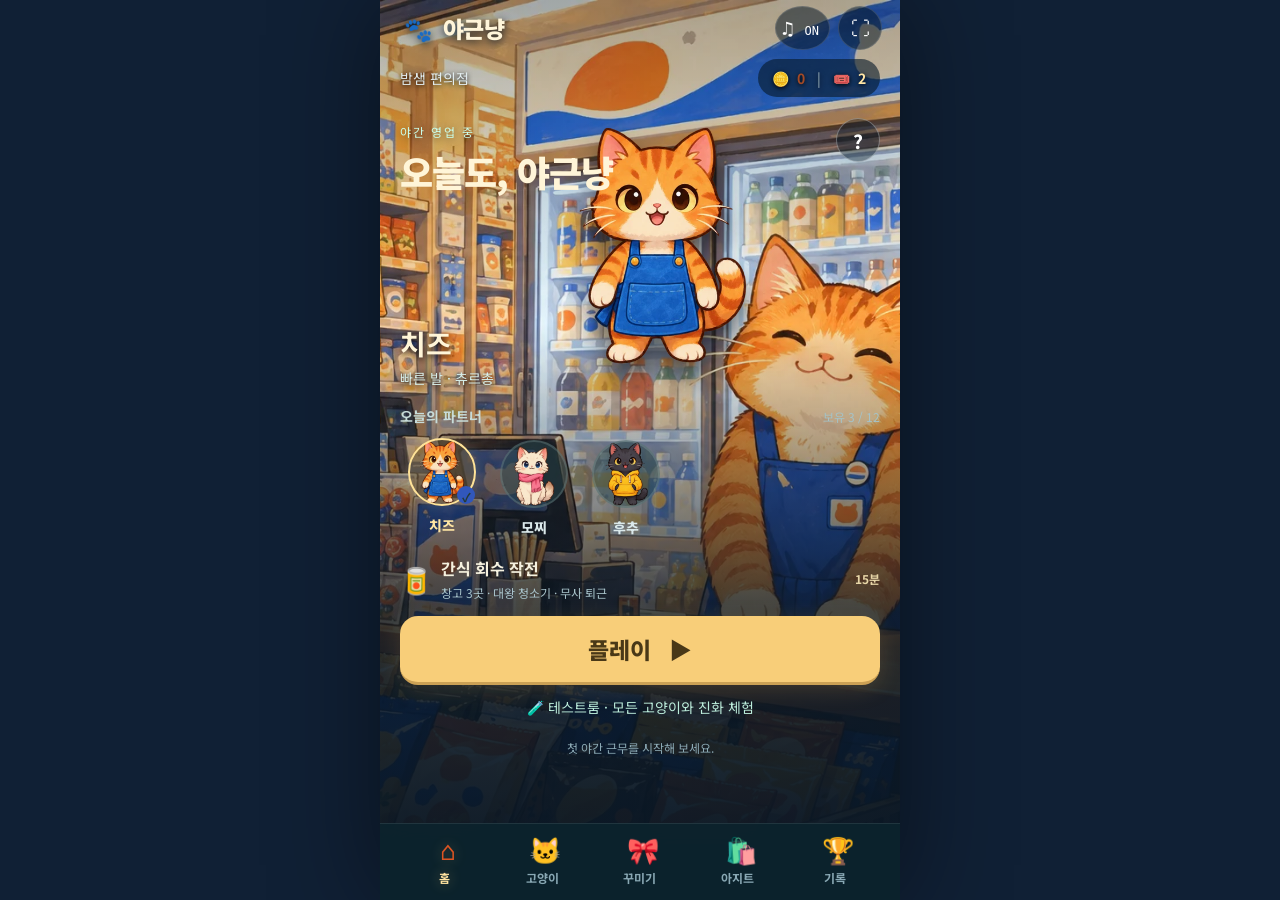
==== index.html @ 26cbd377 "Fix overlapping mobile upgrade cards with explicit grid areas; add width QA fixture" ====
<!doctype html>
<html lang="ko">
<head>
  <meta charset="utf-8">
  <meta name="viewport" content="width=device-width,initial-scale=1,viewport-fit=cover">
  <meta name="theme-color" content="#2d4cb3">
  <meta name="description" content="편의점의 밤은 고양이들의 시간! 간식을 모으고 청소로봇을 피해 아침까지 살아남는 생존 게임.">
  <title>야근냥 — 간식 회수 근무</title>
  <link rel="icon" href="./assets/cat-runner.webp" type="image/webp">
  <link rel="stylesheet" href="./style.css?v=cat21">

  <link rel="stylesheet" href="./aim.css?v=cat21">
  <link rel="stylesheet" href="./cat-theme.css?v=cat21">
  <link rel="stylesheet" href="./app-lobby.css?v=cat21">
<meta name="theme-color" content="#102b32"><meta name="apple-mobile-web-app-capable" content="yes"><meta name="apple-mobile-web-app-status-bar-style" content="black-translucent"><link rel="stylesheet" href="./app-mobile.css?v=cat22">
</head>
<body>
  <canvas id="world" aria-label="야근냥 편의점 게임 필드"></canvas>
  <div class="vignette" aria-hidden="true"></div>
  <div id="app">
    <header class="topbar">
      <button id="home-mark" class="wordmark" aria-label="야근냥 메뉴"><span aria-hidden="true">🐾</span> 야근냥 <span class="edition">밤샘 편의점</span></button>
      <div class="top-actions">
        <button id="sound-btn" class="icon-button" title="소리 켜기 / 끄기" aria-label="소리 켜기">♪ <span>OFF</span></button>
        <button id="fullscreen-btn" class="icon-button" title="전체 화면" aria-label="전체 화면">⛶</button>
        <button id="pause-btn" class="icon-button hidden" aria-label="일시정지">Ⅱ</button>
      </div>
    </header>

    <main id="menu" class="menu-screen app-lobby">
      <div class="lobby-wallet"><span>밤샘 편의점</span><div><span aria-hidden="true">🪙</span> <b id="credits-badge">0</b><span class="wallet-divider">|</span><span aria-hidden="true">🎟️</span> <b id="ticket-badge">2</b></div></div>
      <section class="lobby-stage" aria-labelledby="game-title">
        <img class="lobby-backdrop" src="./assets/cat-store.webp" alt="밤의 편의점" fetchpriority="high">
        <div class="lobby-stage-title"><span class="lobby-status">야간 영업 중</span><h1 id="game-title">오늘도, 야근냥</h1></div>
        <img id="lobby-cat" class="lobby-cat" src="./assets/cat-runner.webp" alt="치즈">
        <div class="lobby-cat-label"><strong id="lobby-name">치즈</strong><span id="lobby-weapon">빠른 발 · 츄르총</span></div>
        <button id="guide-btn" class="lobby-help" aria-label="조작 안내">?</button>
      </section>
      <section class="lobby-controls" aria-labelledby="crew-title">
        <div class="lobby-section-title"><h2 id="crew-title">오늘의 파트너</h2><span id="owned-count">보유 3 / 12</span></div>
        <div id="class-picker" class="class-picker" role="group" aria-label="플레이할 고양이 선택"></div>
        <p id="class-description" class="class-description" aria-live="polite"></p>
        <div class="lobby-mission"><span aria-hidden="true">🥫</span><div><strong>간식 회수 작전</strong><small>창고 3곳 · 대왕 청소기 · 무사 퇴근</small></div><b>15분</b></div>
        <div class="start-row"><button id="start-btn" class="primary-button"><span>플레이</span><span aria-hidden="true">▶</span></button><button id="continue-btn" class="secondary-button hidden">이어서 하기</button></div>
        <a class="test-room-link" href="./test-room.html">🧪 테스트룸 · 모든 고양이와 진화 체험</a>
        <p id="best-summary" class="lobby-record">첫 야간 근무를 시작해 보세요.</p>
      </section>
      <nav class="menu-links lobby-tabs" aria-label="하단 메뉴">
        <button id="lobby-home" class="active" aria-label="홈"><span aria-hidden="true">⌂</span><strong>홈</strong></button>
        <button id="collection-btn"><span aria-hidden="true">🐱</span><strong>고양이</strong></button>
        <button id="wardrobe-btn"><span aria-hidden="true">🎀</span><strong>꾸미기</strong></button>
        <button id="base-btn"><span aria-hidden="true">🛍️</span><strong>아지트</strong></button>
        <button id="records-btn"><span aria-hidden="true">🏆</span><strong>기록</strong></button>
      </nav>
    </main>

    <section id="hud" class="hud hidden" aria-label="게임 상태">
      <div class="xp-track"><div id="xp-fill"></div></div>
      <div class="player-hud"><div class="hud-label"><span id="operator-name">치즈</span><b id="level-label">LV. 01</b></div><div class="health-track"><div id="health-fill"></div></div><div class="health-numbers"><span id="hp-number">110 / 110</span><span>생명력</span></div><div id="objective" class="objective"></div></div>
      <div class="timer-hud"><span id="phase-label">간식 탐색</span><strong id="timer">00:00</strong><span class="timer-target">/ 15:00</span></div>
      <div class="stats-hud"><div><span>격파</span><b id="kills">0000</b></div><div><span>간식 창고</span><b id="relays">0 / 3</b></div><canvas id="minimap" width="150" height="150" aria-label="간식 창고와 플레이어 위치 지도"></canvas></div>
      <div id="boss-hud" class="boss-hud hidden"><div><span id="boss-name">청소로봇</span><span id="boss-health"></span></div><div class="boss-track"><div id="boss-fill"></div></div></div>
      <div id="weapon-dock" class="weapon-dock"></div>
      <div class="signal-hud"><div class="signal-status"><span id="interference-label">평화로운 편의점</span><b id="interference-countdown">00:48</b></div><div class="resonance-track"><i id="resonance-fill"></i></div><div class="resonance-label"><span id="combo-label">신남 25%</span><span id="protocol-label">야간 간식반</span></div></div>
      <div id="game-hint" class="game-hint"><kbd>W A S D</kbd> 이동 <span>·</span> 마우스 조준 <span>·</span> 자동 연사</div>
      <div class="ability-dock"><button id="dash-btn" class="ability"><span><kbd>SPACE</kbd> 대시</span><b id="dash-status">준비 완료</b><i id="dash-fill"></i></button><button id="pulse-btn" class="ability pulse"><span><kbd>E</kbd> 냥펀치</span><b id="pulse-status">준비 완료</b><i id="pulse-fill"></i></button><button id="overdrive-btn" class="ability overdrive"><span><kbd>Q</kbd> 우다다</span><b id="overdrive-status">25%</b><i id="overdrive-fill"></i></button></div>
      <div id="relay-progress" class="relay-progress hidden"><span>간식 창고 열기 중 · 원 안에 머무르세요</span><div><i id="relay-fill"></i></div></div>
      <div id="toast" class="toast hidden" role="status"></div>
      <div id="touch-zone" class="touch-zone" aria-label="터치 이동 조이스틱"><div id="stick-base"><div id="stick-knob"></div></div><span>이동 · MOVE</span></div>
      <div id="aim-zone" class="aim-zone" aria-label="터치 조준 조이스틱"><div id="aim-stick-base"><div id="aim-stick-knob"></div></div><span>조준 · AIM</span></div>
      <div id="aim-reticle" class="aim-reticle hidden" aria-hidden="true"><i></i></div>
    </section>
    <div id="overlay" class="overlay hidden"><section id="modal" class="modal" role="dialog" aria-modal="true" aria-labelledby="modal-title" tabindex="-1"></section></div>
    <div id="save-notice" class="save-notice hidden" role="status">이 브라우저에서는 저장할 수 없습니다. 현재 게임은 계속 플레이할 수 있습니다.</div>
  </div>
  <script type="module" src="./app.js?v=cat21"></script>
</body>
</html>
---- style.css ----
@import url('https://fonts.googleapis.com/css2?family=Barlow+Condensed:wght@600;700;800;900&family=IBM+Plex+Mono:wght@400;500;600&family=Noto+Sans+KR:wght@400;500;600;700;800&display=swap');
:root{color-scheme:dark;--bg:#0a1115;--panel:#111a1e;--line:#2b373a;--text:#ecede7;--muted:#97a7a9;--accent:#ff875e;--mint:#b3e4d9;--mono:'IBM Plex Mono',monospace;--display:'Barlow Condensed',Impact,'Arial Narrow',sans-serif;--body:'Noto Sans KR',system-ui,sans-serif}
*{box-sizing:border-box}html,body{margin:0;width:100%;height:100%;overflow:hidden;background:var(--bg);color:var(--text);font:16px var(--body);overscroll-behavior:none}button{font:inherit;color:inherit;cursor:pointer;border:0}button:focus-visible{outline:2px solid var(--mint);outline-offset:5px}button:disabled{cursor:not-allowed;opacity:.4}button,a{-webkit-tap-highlight-color:transparent}button{touch-action:manipulation}button:not(:disabled){transition:background .15s,color .15s,border-color .15s,transform .15s}button:not(:disabled):active{transform:translateY(1px)}.hidden{display:none!important}#world{position:fixed;inset:0;width:100%;height:100%;display:block}.vignette{pointer-events:none;position:fixed;inset:0;box-shadow:inset 0 0 160px 50px #02080a66}.topbar{position:absolute;top:0;left:0;right:0;height:86px;padding:0 4.3%;display:flex;align-items:center;justify-content:space-between;z-index:20;pointer-events:none}.topbar button{pointer-events:auto}.wordmark{background:none;display:flex;align-items:center;gap:7px;font:800 26px var(--display);letter-spacing:-1px}.brand-signal{color:var(--accent);font-size:22px;transform:rotate(-22deg);margin:0 -5px}.edition{font:400 12px var(--mono);letter-spacing:1.5px;margin-left:18px;color:#c3cbca}.top-actions{display:flex;gap:12px}.icon-button{height:36px;min-width:36px;background:#0a111588;border:1px solid #41505477;font:18px var(--mono)}.icon-button span{font-size:12px;color:var(--muted);padding-right:4px}.icon-button:hover{background:#233237}.menu-screen{position:absolute;inset:0;background:linear-gradient(90deg,#0a1115 0%,#0a1115f7 27%,#0a111594 55%,#0a11150a 100%);display:flex;align-items:center;padding:95px 7% 80px;gap:60px;overflow:auto}.menu-primary{width:560px;max-width:55%;z-index:2}.eyebrow{font:12px var(--mono);letter-spacing:2px;color:var(--accent);display:flex;align-items:center;gap:12px}.signal-bars{display:inline-flex;align-items:end;gap:3px;height:14px}.signal-bars i{width:3px;background:var(--accent)}.signal-bars i:nth-child(1){height:4px}.signal-bars i:nth-child(2){height:7px}.signal-bars i:nth-child(3){height:11px}.signal-bars i:nth-child(4){height:14px;opacity:.35}.blink{animation:blink 1.4s steps(2,start) infinite}@keyframes blink{to{opacity:0}}h1{font:800 clamp(88px,10.5vw,158px)/.82 var(--display);letter-spacing:-.025em;margin:24px 0 24px}h1>span{color:var(--accent)}.title-period{color:var(--text)}.menu-story{display:flex;gap:15px;margin:0 0 30px}.line-mark{display:block;width:27px;height:1px;background:var(--accent);margin-top:13px}.menu-story p{margin:0;color:#a7b1b0;line-height:1.8;font-size:15px}.loadout-label{display:flex;justify-content:space-between;font-size:12px;color:var(--muted);margin-bottom:12px;letter-spacing:1px}.loadout-label>span:last-child{font-family:var(--mono);font-size:12px;color:#6d8284}.class-picker{display:grid;grid-template-columns:repeat(3,1fr);gap:8px}.class-card{background:#101b20b8;text-align:left;border:1px solid #344145;padding:13px 14px;display:flex;flex-direction:column;gap:6px;position:relative;min-height:82px}.class-card:hover{background:#1c2c31;border-color:#80918f}.class-card.selected{border-color:var(--accent);background:#36271f9c}.class-card.selected:after{content:'';height:4px;width:4px;position:absolute;right:9px;top:9px;background:var(--accent)}.class-card strong{font-size:14px;font-weight:500}.class-card>span{font:12px var(--mono);color:var(--muted);display:flex;gap:7px;align-items:center}.class-symbol{font-size:19px;color:var(--mint)}.class-card.selected .class-symbol{color:var(--accent)}.class-description{color:var(--muted);font-size:12px;height:20px;margin:12px 0 22px;line-height:1.7}.start-row{display:flex;gap:10px}.primary-button{background:var(--accent);color:#171b1c;padding:19px 24px;min-height:61px;display:flex;align-items:center;justify-content:space-between;gap:24px;font-weight:700;font-size:17px;width:100%}.primary-button:hover{background:#ffa381}.button-arrow{font-size:28px;font-weight:400;line-height:1}.secondary-button{background:#1c2b30;border:1px solid #486063;white-space:nowrap;padding:14px 18px;font-size:14px}.secondary-button:hover{background:#2b4245}.menu-links{display:flex;align-items:center;gap:20px;margin-top:23px;white-space:nowrap}.menu-links button{background:none;padding:0;font-size:13px;color:#b1bcbb}.menu-links button:hover{color:var(--text)}.menu-links button span{margin-left:6px;color:var(--accent);font:12px var(--mono)}#credits-badge{background:#402d24;padding:3px 7px}.divider{height:12px;width:1px;background:#3b4648}.mission-panel{margin-left:auto;align-self:center;width:270px;flex-shrink:0;position:relative;margin-top:95px}.corner-box{background:linear-gradient(120deg,#142126d9,#13202588);border:1px solid #6377794d;padding:24px;position:relative;backdrop-filter:blur(6px)}.corner-box:before,.corner-box:after{content:'';position:absolute;width:8px;height:8px;border:2px solid var(--mint)}.corner-box:before{top:-1px;left:-1px;border-right:0;border-bottom:0}.corner-box:after{right:-1px;bottom:-1px;border-left:0;border-top:0}.dim{color:#9aaeb0;font-size:12px;letter-spacing:1.5px}.mission-time{font:600 72px/1.1 var(--display);letter-spacing:1px;margin-top:15px}.mission-time span{color:var(--accent)}.corner-box>p{font-size:14px;color:#b4c2c0;margin:6px 0 0}.mission-divider{height:1px;background:#3b4c50;margin:23px 0}.mission-item{display:flex;align-items:center;gap:12px;margin:16px 0;font-size:12px;color:#b5c2c0}.mission-item b{font:12px var(--mono);color:#6d9290}.mission-bottom{font:12px var(--mono);letter-spacing:1px;color:#829a9b;border-top:1px solid #3b4c50;margin-top:24px;padding-top:20px;display:flex;align-items:center;gap:9px}.status-dot{width:5px;height:5px;border-radius:50%;background:var(--accent);display:inline-block}.arena-label{display:flex;gap:16px;align-items:center;margin:34px 8px;color:#a8bebb;font-size:13px}.cross{font:300 34px var(--mono);color:var(--accent)}.arena-label b{font:16px var(--mono);color:#e3e5de;margin-left:6px}.arena-label small{display:block;font:12px var(--mono);color:#72918e;letter-spacing:1px;margin-top:7px}.menu-footer{position:absolute;left:4.3%;right:4.3%;bottom:27px;display:flex;justify-content:space-between;gap:20px;font:12px var(--mono);color:#7c9091;letter-spacing:1px}.menu-footer b{font-weight:400;color:var(--accent);margin-left:8px}
.hud{pointer-events:none;position:absolute;inset:0}.hud button{pointer-events:auto}.playing .topbar{height:68px;justify-content:flex-end;padding:0 25px}.playing .wordmark{display:none}.playing .top-actions{gap:8px}.xp-track{position:absolute;left:0;top:0;right:0;height:3px;background:#253b3c}.xp-track div{height:100%;background:var(--mint);box-shadow:0 0 10px #a9ebdb;transition:width .15s}.player-hud{position:absolute;top:26px;left:28px;width:220px}.hud-label{display:flex;align-items:center;justify-content:space-between;margin-bottom:10px;font-size:13px}.hud-label b{font:13px var(--mono);color:var(--mint)}.health-track{height:9px;background:#301f21;border:1px solid #75504a66}.health-track div{height:100%;background:var(--accent);transition:width .1s}.health-numbers{display:flex;justify-content:space-between;color:#a8b3b2;font:12px var(--mono);margin-top:8px}.health-numbers span:last-child{font:12px var(--body);color:#7e9393}.objective{font-size:12px;line-height:1.9;color:#b1c5c0;margin-top:22px;max-width:240px}.objective b{color:var(--mint);font-weight:500}.objective small{font-size:12px;color:#7b9290;display:block}.timer-hud{position:absolute;top:24px;left:50%;transform:translateX(-50%);text-align:center}.timer-hud>span:first-child{display:block;font:12px var(--body);color:#a7bab6;letter-spacing:2px;margin-bottom:4px}.timer-hud strong{font:500 36px var(--mono);letter-spacing:-2px}.timer-target{font:12px var(--mono);color:#7a9393;display:block;margin-top:2px}.stats-hud{position:absolute;right:28px;top:82px;font-size:12px;color:var(--muted);width:145px}.stats-hud>div{display:flex;justify-content:space-between;margin:9px 0}.stats-hud b{font:500 15px var(--mono);color:var(--text)}#minimap{width:145px;height:145px;border:1px solid #4e6d7055;background:#07111577;margin-top:12px}.weapon-dock{position:absolute;bottom:24px;left:50%;transform:translateX(-50%);display:flex;gap:6px;align-items:end}.weapon-chip{display:flex;flex-direction:column;align-items:center;justify-content:center;border:1px solid #5a747266;width:53px;height:62px;background:#0b171ddd;gap:5px}.weapon-chip .weapon-icon{font:23px var(--mono);color:var(--mint)}.weapon-chip small{font:12px var(--mono);color:#93ada8}.game-hint{position:absolute;bottom:27px;left:28px;color:#809997;font-size:12px;display:flex;gap:9px;align-items:center}.game-hint span{color:#425d5d}kbd{font:12px var(--mono);border:1px solid #5a717066;padding:3px 5px;color:#c2d2ce;background:#0c171b77;border-radius:2px}.ability-dock{position:absolute;bottom:24px;right:28px;display:flex;gap:9px}.ability{width:108px;height:63px;background:#132429cf;border:1px solid #5b77766b;position:relative;overflow:hidden;display:flex;align-items:center;justify-content:center;flex-direction:column;gap:9px}.ability>span{font-size:12px;color:#aec5bf}.ability kbd{font-size:12px;margin-right:3px}.ability b{font:12px var(--mono);color:var(--mint)}.ability i{position:absolute;bottom:0;left:0;height:2px;background:var(--mint)}.ability.pulse{border-color:#ff875e66}.ability.pulse b{color:var(--accent)}.ability.pulse i{background:var(--accent)}.ability:hover{background:#28433f}.boss-hud{position:absolute;top:124px;left:50%;transform:translateX(-50%);width:min(420px,40%)}.boss-hud>div:first-child{display:flex;justify-content:space-between;font-size:12px;margin-bottom:8px;color:#ff9980}.boss-track{height:5px;background:#542426}.boss-track div{height:100%;background:#f57263}.relay-progress{position:absolute;bottom:118px;left:50%;transform:translateX(-50%);text-align:center;width:290px}.relay-progress>span{font-size:12px;color:var(--mint)}.relay-progress>div{background:#344b4b;height:4px;margin-top:11px}.relay-progress i{height:100%;display:block;background:var(--mint)}.toast{position:absolute;top:26%;left:50%;transform:translateX(-50%);background:#0d1c20ee;border:1px solid #6c959166;padding:14px 25px;text-align:center;font-size:14px;color:var(--mint);max-width:85%;animation:toast-in .25s ease-out;box-shadow:0 10px 50px #0004}.toast.warning{border-color:#ff875e66;color:var(--accent)}@keyframes toast-in{from{opacity:0;translate:0 8px}to{opacity:1;translate:0 0}}
.overlay{position:fixed;inset:0;z-index:50;background:#050c10c9;backdrop-filter:blur(10px);display:flex;align-items:center;justify-content:center;padding:24px;overflow:auto}.modal{width:740px;max-width:100%;max-height:calc(100dvh - 48px);overflow:auto;background:#111b20;border:1px solid #485d5e;padding:36px;position:relative;box-shadow:0 40px 140px #0008}.modal:focus{outline:none}.modal .eyebrow{margin-bottom:16px;letter-spacing:2px}.modal h2{font:600 31px/1.3 var(--body);margin:0 0 12px;letter-spacing:-1px}.modal h2.display-heading{font:700 76px/.95 var(--display);letter-spacing:0}.modal-intro{font-size:14px;color:var(--muted);margin:0 0 26px;line-height:1.8}.modal-close{position:absolute;right:21px;top:19px;background:none;color:var(--muted);font:25px var(--mono);padding:4px}.modal-close:hover{color:var(--text)}.choice-grid{display:grid;grid-template-columns:repeat(3,1fr);gap:12px;margin-top:26px}.upgrade-card{background:#14252b;border:1px solid #405553;text-align:left;padding:21px 18px;min-height:245px;display:flex;flex-direction:column;position:relative}.upgrade-card:hover{background:#203a3f;border-color:var(--mint);transform:translateY(-4px)}.upgrade-card.evolution{background:#332820;border-color:#af784f}.upgrade-card.evolution:hover{background:#483526;border-color:var(--accent)}.upgrade-card .rarity{font:12px var(--mono);letter-spacing:1px;color:#89afa5;display:flex;justify-content:space-between}.evolution .rarity{color:var(--accent)}.upgrade-card .big-icon{font:40px var(--mono);color:var(--mint);margin:22px 0}.evolution .big-icon{color:var(--accent)}.upgrade-card strong{font-size:16px;line-height:1.5;font-weight:600}.upgrade-card p{font-size:12px;color:#b5c5bf;line-height:1.8;margin:11px 0 18px}.upgrade-card .upgrade-bottom{font:12px var(--mono);color:#7e9b94;margin-top:auto;display:flex;justify-content:space-between}.modal-bottom{display:flex;gap:12px;align-items:center;margin-top:26px}.modal-bottom .primary-button{font-size:15px;min-height:50px;padding:14px 21px}.modal-bottom .secondary-button{min-height:50px;flex:1}.quiet-button{background:none;color:var(--muted);font-size:13px;padding:12px 0}.quiet-button:hover{color:var(--text)}.upgrade-note{font-size:12px;color:#839a96;margin:16px 0 0}.pause-grid{display:grid;grid-template-columns:repeat(3,1fr);gap:1px;background:var(--line);border:1px solid var(--line);margin:25px 0}.pause-stat{background:#111b20;padding:20px;text-align:center}.pause-stat b{display:block;font:500 24px var(--mono);margin-bottom:7px}.pause-stat span{font-size:12px;color:var(--muted)}.settings-row{display:flex;align-items:center;gap:14px;padding:14px 0;border-bottom:1px solid #304144;font-size:13px}.settings-row label{flex:1}.settings-row input{accent-color:var(--accent);cursor:pointer}.settings-row input[type=range]{width:130px}.run-loadout{display:flex;gap:7px;flex-wrap:wrap;margin:20px 0}.run-loadout>span{background:#203138;padding:7px 10px;font-size:12px;color:#b3d2c8}.base-grid{display:grid;grid-template-columns:repeat(2,1fr);gap:12px}.base-card{border:1px solid #374b4b;background:#152329;padding:19px}.base-card-head{display:flex;justify-content:space-between;align-items:center}.base-card h3{margin:0;font-size:16px;font-weight:500}.base-card-head>span{color:var(--accent);font:12px var(--mono)}.base-card p{color:#a6bbb4;font-size:13px;line-height:1.8;margin:10px 0 18px}.base-card button{padding:10px;width:100%;background:#2b403f;border:1px solid #4d6961;font-size:13px;color:var(--mint)}.base-card button:hover{background:#3b5751}.guide-grid{display:grid;grid-template-columns:1fr 1fr;gap:24px}.guide-grid h3{font-size:15px;color:var(--mint);font-weight:500;margin:6px 0 13px}.guide-grid p{font-size:13px;color:#adbdb6;line-height:1.95;margin:0 0 12px}.controls-table{width:100%;font-size:13px;border-collapse:collapse}.controls-table td{border-bottom:1px solid #30403f;padding:10px 0}.controls-table td:last-child{text-align:right;color:#bdccc6}.controls-table kbd{font-size:12px}.guide-tip{border-left:2px solid var(--accent);padding-left:15px;color:#b9c8bd;font-size:13px;line-height:1.9;margin-top:26px}.record-list{display:flex;flex-direction:column;gap:8px}.record-row{display:grid;grid-template-columns:1.1fr 1fr 1fr 1fr;gap:10px;font-size:12px;color:#a5bdb5;background:#17282d;padding:16px}.record-row b{color:var(--text);font-weight:400}.result-label{color:var(--accent);margin-top:25px;font-size:14px}.result-credit{display:flex;justify-content:space-between;padding:19px 0;border-top:1px solid #3a4e4a;border-bottom:1px solid #3a4e4a;font-size:14px}.result-credit strong{color:var(--accent);font:500 23px var(--mono)}.unlock-message{color:var(--mint);font-size:13px;line-height:1.9}.save-notice{position:fixed;bottom:8px;left:50%;transform:translateX(-50%);background:#6b3f28;color:#fff;padding:10px 15px;z-index:90;font-size:12px;max-width:90%;text-align:center}.touch-zone{display:none}
@media(min-width:1700px){.menu-screen{padding-left:10%;padding-right:10%}.menu-primary{width:600px}h1{font-size:176px}.mission-panel{width:300px}.mission-item{font-size:14px}}
@media(max-height:800px) and (min-width:801px){.menu-screen{padding-top:84px;padding-bottom:64px}.menu-primary{width:480px}h1{font-size:min(10vw,110px);margin:19px 0}.menu-story{margin-bottom:20px}.menu-story p{font-size:13px}.class-card{min-height:69px;padding:10px 13px}.class-description{margin:8px 0 16px}.primary-button{min-height:55px;padding:14px 22px}.menu-links{margin-top:17px}.mission-panel{margin-top:55px}.corner-box{padding:22px}.menu-footer{bottom:19px}}
@media(max-width:1100px){.menu-screen{padding-left:6%;padding-right:6%;gap:30px}.menu-primary{max-width:65%;width:480px}.mission-panel{width:230px}.corner-box{padding:20px}.mission-item{font-size:12px;gap:9px}.menu-links{gap:13px}.game-hint{display:none}.weapon-dock{left:28px;transform:none}.ability-dock{right:22px}.class-card{padding:11px}.class-description{font-size:12px}.boss-hud{width:35%}}
@media(max-width:800px){.topbar{padding:0 6%;height:72px}.edition{font-size:12px;letter-spacing:1px;margin-left:10px}.menu-screen{padding:97px 7% 80px;background:linear-gradient(90deg,#0a1115f5,#0a1115ad);align-items:center;justify-content:center}.menu-primary{max-width:100%;width:450px}.mission-panel{display:none}h1{font-size:clamp(104px,20vw,145px);margin-top:24px}.menu-footer span:first-child{display:none}.menu-footer{font-size:12px;left:7%;right:7%;letter-spacing:.5px}.eyebrow{font-size:12px;letter-spacing:1.5px}.menu-story{margin-bottom:24px}.menu-story p{font-size:14px}.class-description{font-size:12px;min-height:34px;margin-bottom:13px}.menu-links{justify-content:space-between;gap:11px}.class-card{min-height:80px}.class-card strong{font-size:14px}.class-card>span{font-size:12px}.playing .topbar{padding-right:15px;height:58px}.playing .top-actions{gap:5px}.playing .icon-button{min-width:30px;height:30px;font-size:15px}.playing .icon-button span{display:none}.player-hud{left:16px;top:22px;width:148px}.hud-label{font-size:12px;margin-bottom:6px}.hud-label b{font-size:12px}.health-track{height:7px}.health-numbers{font-size:12px}.health-numbers span:last-child{display:none}.timer-hud{top:17px}.timer-hud strong{font-size:29px}.timer-hud>span:first-child{font-size:12px;letter-spacing:0}.timer-target{font-size:12px}.stats-hud{right:16px;top:60px;width:97px;font-size:12px}.stats-hud b{font-size:12px}#minimap{width:97px;height:97px;margin-top:8px}.objective{margin-top:21px;font-size:12px;line-height:1.7;max-width:148px}.objective small{font-size:12px}.weapon-dock{bottom:16px;left:50%;transform:translateX(-50%);gap:4px}.weapon-chip{width:38px;height:46px}.weapon-chip .weapon-icon{font-size:19px}.weapon-chip small{font-size:12px}.ability-dock{bottom:85px;right:18px;flex-direction:column;gap:8px}.ability{width:78px;height:65px;border-radius:4px;gap:8px}.ability>span{font-size:12px}.ability kbd{display:none}.ability b{font-size:12px}.relay-progress{bottom:82px;width:235px}.relay-progress>span{font-size:12px}.boss-hud{top:196px;width:65%;max-width:320px}.toast{top:32%;font-size:12px;padding:12px 16px}.modal{padding:29px 23px;max-height:calc(100dvh - 28px)}.overlay{padding:14px}.modal h2{font-size:26px}.choice-grid{gap:8px}.upgrade-card{padding:15px 11px;min-height:230px}.upgrade-card strong{font-size:14px}.upgrade-card p{font-size:12px}.upgrade-card .rarity{font-size:12px}.upgrade-card .big-icon{font-size:32px}.upgrade-card .upgrade-bottom{font-size:12px}.modal-intro{font-size:13px;margin-bottom:18px}.modal-bottom .secondary-button{padding:12px;font-size:12px}.base-grid{gap:9px}.base-card{padding:14px}.base-card h3{font-size:14px}.base-card p{font-size:12px}.base-card-head>span{font-size:12px}.guide-grid{gap:18px}.guide-grid p{font-size:12px}.pause-stat{padding:16px 8px}.pause-stat b{font-size:19px}.pause-stat span{font-size:12px}.touch-zone{display:block;position:absolute;left:0;bottom:60px;width:48%;height:35%;pointer-events:auto;touch-action:none;user-select:none}.touch-zone>span{position:absolute;bottom:45px;left:25px;color:#648681;font:12px var(--mono);letter-spacing:1px}#stick-base{width:105px;height:105px;border-radius:50%;border:1px solid #80b6ac55;background:#2d625c14;position:absolute;left:28px;bottom:68px;display:flex;justify-content:center;align-items:center}#stick-knob{width:42px;height:42px;border:1px solid #99ccbc99;background:#639d8f30;border-radius:50%}}
@media(pointer:coarse){.touch-zone{display:block;position:absolute;left:0;bottom:58px;width:45%;height:38%;pointer-events:auto;touch-action:none}.game-hint{display:none}#stick-base{width:100px;height:100px;border-radius:50%;border:1px solid #80b6ac55;background:#2d625c14;position:absolute;left:28px;bottom:42px;display:flex;justify-content:center;align-items:center}#stick-knob{width:40px;height:40px;border:1px solid #99ccbc99;background:#639d8f30;border-radius:50%}.touch-zone>span{position:absolute;bottom:20px;left:26px;color:#648681;font:12px var(--mono);letter-spacing:1px}}
@media(max-width:480px){.choice-grid{grid-template-columns:1fr;gap:9px;margin-top:18px}.upgrade-card{min-height:112px;padding:13px 14px 13px 66px}.upgrade-card .big-icon{position:absolute;left:17px;top:35px;margin:0;font-size:28px}.upgrade-card .rarity{margin-bottom:6px}.upgrade-card strong{font-size:14px}.upgrade-card p{margin:5px 0 8px;font-size:12px}.upgrade-card .upgrade-bottom{font-size:12px}.guide-grid{grid-template-columns:1fr;gap:10px}.modal h2.display-heading{font-size:63px}.modal-bottom{gap:8px;flex-wrap:wrap}.modal-bottom .primary-button{flex:1;min-width:140px}.modal .eyebrow{font-size:12px}.result-credit{font-size:12px}.record-row{font-size:12px;padding:14px 10px;gap:6px}.class-picker{gap:6px}.class-card strong{font-size:13px}.menu-primary{width:100%}.menu-story{margin-bottom:19px}h1{font-size:112px}.menu-footer{bottom:18px}.menu-links button{font-size:12px}.primary-button{min-height:57px;font-size:16px}.secondary-button{font-size:12px;padding:12px}.settings-row{font-size:12px}.settings-row input[type=range]{width:100px}}
@media(max-height:650px){.menu-screen{align-items:flex-start}.menu-footer{position:fixed;background:#0a1115c9;padding:8px;bottom:0}.playing .objective{margin-top:12px}.boss-hud{top:105px}.modal{padding-top:25px}.modal h2{font-size:25px}}
@media(prefers-reduced-motion:reduce){*,*:before,*:after{animation-duration:.01ms!important;transition-duration:.01ms!important}.blink{animation:none}}

@media(max-width:480px){.menu-footer>span:nth-child(2){font-size:12px;letter-spacing:-.6px}.menu-footer>span:last-child{white-space:nowrap;letter-spacing:-.8px}.menu-footer{gap:8px}.loadout-label{letter-spacing:0}.class-card>span{font-size:12px;letter-spacing:-.4px}.class-card{padding:11px 8px}.class-description{height:auto;min-height:40px}.menu-links{gap:8px}.menu-links button{font-size:12px}.health-numbers{font-size:12px}.weapon-chip small{font-size:12px}.ability{width:84px}.ability>span{font-size:12px}}
---- aim.css ----
.aim-zone{display:none}
.aim-reticle{position:fixed;width:26px;height:26px;border:1px solid #e3f5aacc;border-radius:50%;transform:translate(-50%,-50%);pointer-events:none;z-index:22;box-shadow:0 0 0 1px #101a08bb,0 0 15px #ccec6333}
.aim-reticle:before,.aim-reticle:after{content:'';position:absolute;background:#ebfbd0;box-shadow:0 0 2px #15210f}
.aim-reticle:before{left:11px;top:-5px;width:2px;height:7px;box-shadow:0 27px #ebfbd0}
.aim-reticle:after{left:-5px;top:11px;width:7px;height:2px;box-shadow:27px 0 #ebfbd0}
.aim-reticle i{position:absolute;left:11px;top:11px;width:2px;height:2px;background:#f4ffd8}
.playing.pointer-aim #world{cursor:none}.ability-dock{z-index:3}
@media(max-width:800px),(pointer:coarse){
  .touch-zone,.aim-zone{display:block;position:absolute;bottom:220px;width:48%;height:30%;pointer-events:auto;touch-action:none;user-select:none;z-index:1}
  .touch-zone{left:0}.aim-zone{right:0}
  #stick-base,#aim-stick-base{position:absolute;width:100px;height:100px;bottom:28px;display:flex;align-items:center;justify-content:center;border:1px solid #c6dd8270;border-radius:50%;background:#8da34d0d}
  #stick-base{left:28px}#aim-stick-base{left:calc(100% - 128px);border-color:#f1ca9699;background:#cb986414}
  #stick-knob,#aim-stick-knob{width:40px;height:40px;flex-shrink:0;border-radius:50%;border:1px solid #d8eb9899;background:#b3d15b26}
  #aim-stick-knob{border-color:#f1cb9caa;background:#d1a06838}
  .touch-zone>span,.aim-zone>span{position:absolute;bottom:0;left:28px;font:12px var(--mono);color:#cad6af;letter-spacing:.3px;pointer-events:none}
  .aim-zone>span{left:auto;right:28px;color:#ecd0a8}
  .aim-zone.active #aim-stick-base{box-shadow:0 0 24px #f2b47816}
  .ability-dock{left:50%;right:auto;bottom:145px;transform:translateX(-50%);flex-direction:row;width:min(320px,calc(100% - 32px));gap:8px}
  .ability{flex:1;min-width:0;width:auto;height:54px}.ability kbd{display:none}
  .relay-progress{top:278px;bottom:auto;width:210px;left:50%;transform:translateX(-50%)}
  .signal-hud{bottom:72px;left:16px;right:16px;transform:none;width:auto}
  .game-hint{display:none}
}
@media(max-height:500px) and (min-width:600px){
  .touch-zone,.aim-zone{bottom:95px;height:45%;width:35%}
  #stick-base,#aim-stick-base{bottom:24px}.touch-zone>span,.aim-zone>span{bottom:0}
  .ability-dock{bottom:15px;left:auto;right:16px;transform:none;width:265px}.ability{height:53px}
  .signal-hud{bottom:80px;left:auto;right:16px;width:225px;transform:none}
  .relay-progress{top:145px;bottom:auto;width:180px}
}
---- cat-theme.css ----
:root{color-scheme:light;--bg:#f8f4e9;--panel:#fffdf8;--line:#d9d9dd;--text:#243256;--muted:#69738a;--accent:#db5523;--mint:#3157bb;--mono:ui-monospace,SFMono-Regular,Consolas,monospace;--display:'Noto Sans KR',system-ui,sans-serif;--body:'Noto Sans KR',system-ui,sans-serif}
html,body{background:var(--bg);color:var(--text)}body:not(.playing){overflow:auto}button{border-radius:14px}button:focus-visible{outline:3px solid #3157bb;outline-offset:4px}button:not(:disabled):active{transform:translateY(3px)}button:disabled{opacity:.55}#world{visibility:hidden}.playing #world{visibility:visible}.vignette{display:none}.topbar{position:relative;height:84px;padding:0 4%;background:#fffdf8;border-bottom:1px solid #e1ded7}.wordmark{font:900 24px var(--body);letter-spacing:-1px;gap:10px}.wordmark>span:first-child{background:#ffe0a6;padding:6px 10px;border-radius:14px}.edition{color:var(--muted);font:500 14px var(--body);margin-left:7px;letter-spacing:0}.icon-button{border:1px solid #d8dcea;background:white;min-width:40px;height:40px;color:#3157bb;font-size:20px}.icon-button span{color:#526281;font-size:12px}.icon-button:hover{background:#e9eefc}.top-actions{gap:8px}
.menu-screen{position:relative;inset:auto;display:grid;grid-template-columns:minmax(0,1.15fr) minmax(390px,.85fr);gap:0;padding:0;min-height:calc(100dvh - 84px);background:var(--bg);overflow:visible;align-items:stretch}.store-stage{position:relative;min-height:690px;background:#2b4594;overflow:hidden;display:flex;flex-direction:column;isolation:isolate}.store-heading{position:relative;padding:42px 7% 18px;z-index:2;color:#fff7e6;background:linear-gradient(#283f8f 60%,transparent)}.night-label{display:inline-block;background:#ffda7f;color:#573b24;padding:7px 13px;border-radius:30px;font-size:14px;font-weight:700;transform:rotate(-2deg)}h1{font:900 clamp(48px,5.5vw,82px)/1.2 var(--body);letter-spacing:-4px;margin:18px 0 12px;text-shadow:none}h1>span{display:block;font-size:clamp(19px,2vw,28px);color:#ffe5a2;letter-spacing:-1px;margin-top:6px}.store-heading p{font-size:16px;line-height:1.7;color:#edf0ff;margin:12px 0 0}.store-art{position:relative;width:100%;height:auto;aspect-ratio:3/2;object-fit:cover;display:block;margin-top:-42px;flex:1;min-height:300px;max-height:620px;mask-image:linear-gradient(transparent,#000 13%);z-index:1}.shift-ticket{z-index:3;position:relative;margin:-32px 5% 30px;display:flex;align-items:center;gap:14px;background:#fff8e9;border:2px solid #233d82;border-radius:20px;padding:19px 20px;box-shadow:0 6px 0 #182c6380}.ticket-icon{font-size:30px;color:#da5728}.shift-ticket>div{flex:1}.shift-ticket strong{display:block;font-size:16px;margin-bottom:5px}.shift-ticket div>span{font-size:14px;line-height:1.65;display:block;color:#626981}.shift-ticket>b{font-size:28px;white-space:nowrap;border-left:1px dashed #c5c9d2;padding-left:16px}.shift-ticket>b>span{font-size:12px;display:block;font-weight:500;margin-top:3px;color:#7b8190}
.menu-primary{align-self:center;max-width:none;width:100%;padding:40px clamp(22px,3.2vw,52px);z-index:3}.menu-primary:before,.menu-primary:after{display:none}.crew-heading{display:flex;align-items:center;justify-content:space-between;gap:12px}.eyebrow{font:800 14px var(--body);letter-spacing:0;color:#b44b29}.crew-badge{font-size:12px;color:#60708b;border:1px solid #d8dce5;border-radius:20px;padding:5px 10px}.menu-primary h2{font-size:clamp(25px,2.6vw,34px);letter-spacing:-1.5px;line-height:1.4;margin:13px 0 7px}.crew-intro{font-size:16px;color:#6a7180;margin:0 0 25px}.class-picker{gap:10px;grid-template-columns:repeat(3,minmax(0,1fr))}.class-card{position:relative;min-width:0;display:flex;align-items:center;text-align:center;padding:9px 6px 16px;border:2px solid #d9dfed;border-radius:20px;background:#fff;clip-path:none;min-height:188px;gap:4px;box-shadow:0 4px 0 #e1e4ea}.class-card:hover{background:#f0f4ff;border-color:#718bcc;transform:translateY(-3px)}.class-card.selected{border-color:#2e58b9;background:#eaf0ff;box-shadow:0 4px 0 #2e58b9}.class-card.selected:after{display:none}.class-card>span{display:block;font-family:var(--body);color:#65708a}.class-card strong{font-size:18px;color:#243256;font-weight:800}.class-card .cat-role{font-size:12px;line-height:1.5}.cat-portrait{width:100%;height:112px;background-image:none;background-size:300% 200%;background-repeat:no-repeat}.cat-runner{background-position:0 0}.cat-engineer{background-position:50% 0}.cat-warden{background-position:100% 0}.class-card .selection-mark{position:absolute;top:7px;right:7px;width:22px;height:22px;border-radius:50%;font-weight:800;font-size:14px;color:white;background:transparent;line-height:22px}.class-card.selected .selection-mark{background:#3157bb}.class-description{height:auto;min-height:78px;margin:22px 0 20px;background:#fff;border:1px solid #e0ddd5;border-radius:16px;padding:14px 16px;font-size:14px;line-height:1.75;color:#526079;position:relative}.class-description:before{content:'';width:10px;height:10px;position:absolute;top:-6px;left:24px;transform:rotate(45deg);border-left:1px solid #e0ddd5;border-top:1px solid #e0ddd5;background:white}.start-row{flex-direction:column;gap:12px}.primary-button{background:#e96532;border:2px solid #bb4725;color:white;box-shadow:0 5px 0 #b94424;clip-path:none;border-radius:17px;min-height:63px;padding:16px 22px;font-size:18px;font-weight:800}.primary-button:hover{background:#f27540}.secondary-button{border:1px solid #c9d3e7;background:#eaf0fe;color:#2c4e9e;border-radius:14px;font-size:14px}.secondary-button:hover{background:#dce6ff}.control-summary{font-size:12px;text-align:center;color:#69738a;line-height:1.8;margin:17px 0 24px}kbd{background:#fff;border:1px solid #cdd4e3;border-bottom-width:2px;color:#536582;border-radius:5px;font:12px var(--mono)}.menu-links{display:grid;grid-template-columns:repeat(3,minmax(0,1fr));gap:8px;white-space:normal;margin:0;padding-top:22px;border-top:1px dashed #ced2dc}.menu-links button{background:transparent;display:flex;flex-direction:column;align-items:center;border-radius:14px;padding:8px 2px;gap:8px;color:#344365}.menu-links button:hover{background:#e9eefa;color:#2b4f9b}.menu-links .nav-emoji{font-size:27px;margin:0;color:inherit}.menu-links strong{font-size:14px;white-space:nowrap}.menu-links .nav-detail{font:12px var(--body);margin:0;color:#748098;line-height:1.5}#credits-badge{color:#a34a26;background:none;padding:0}.menu-footer{position:static;background:none;padding:0;margin-top:28px;display:flex;justify-content:space-between;font:12px var(--body);letter-spacing:0;color:#7a8291;gap:12px}.menu-footer>span:first-child{display:block}.menu-footer b{color:#6c7690}.menu-footer>span:last-child{white-space:nowrap}
.playing .topbar{position:absolute;background:transparent;border:0;height:64px;padding:0 22px}.playing .top-actions{gap:6px}.playing .icon-button{box-shadow:0 2px 5px #1b305a12}.hud{text-shadow:none}.player-hud{top:25px;left:24px;width:210px;background:#fffdf6ee;border:1px solid #cad2e0;padding:15px;border-radius:18px;text-shadow:none;box-shadow:0 4px 10px #2c4b6920}.hud-label{font-size:14px;margin-bottom:9px}.hud-label b{font-size:12px;color:#3157bb}.health-track{height:12px;border:0;border-radius:8px;background:#f1d9d1;transform:none;overflow:hidden}.health-track div{background:#ed704c}.health-numbers{color:#596b84;font-size:12px}.health-numbers span:last-child{color:#7c8797}.objective{font-size:14px;line-height:1.65;margin-top:12px;text-shadow:none}.objective b{color:#2b4e98;font-weight:700}.objective small{font-size:12px;color:#6a7890}.timer-hud{top:25px;background:#fffdf5ed;padding:8px 24px;border-radius:18px;border:1px solid #cad2e0;text-shadow:none}.timer-hud strong{font-size:30px;letter-spacing:-1px;color:#284b98}.timer-hud>span:first-child{font-size:12px;letter-spacing:0;color:#687692}.timer-target{color:#8490a3}.stats-hud{top:86px;right:22px;width:115px;background:#fffdf6ee;border:1px solid #cad2e0;border-radius:16px;padding:9px 12px;color:#69738a;text-shadow:none}.stats-hud b{color:#354e7b;font-size:14px}#minimap{width:88px;height:88px;background:#eff2e8;border:1px solid #c4ccd5;border-radius:10px;margin-top:8px}.xp-track{height:5px;background:#d7e0f1}.xp-track div{background:#527acb;box-shadow:none}.weapon-dock{bottom:24px;left:24px;transform:none;gap:7px}.weapon-chip{background:#fffdf6ed;border:1px solid #c2cce0;border-top:3px solid #6280c6;border-radius:13px;width:52px;height:61px}.weapon-chip .weapon-icon{color:#3157bb;font-size:24px}.weapon-chip small{color:#607197;font-size:12px}.weapon-chip.empty{border:1px dashed #8799ba;background:#ffffff80}.weapon-chip.empty .weapon-icon,.weapon-chip.empty small{color:#7e91b1}.game-hint{display:none}.ability-dock{right:24px;bottom:24px;gap:10px;flex-direction:row}.ability{width:103px;height:66px;background:#fffdf6f5;clip-path:none;border-radius:17px;border:2px solid #b5c5e7;box-shadow:0 4px 0 #8d9fc355}.ability>span{color:#41597b;font-size:14px}.ability b{color:#3157bb;font-size:12px}.ability i{height:4px;background:#557ed1}.ability.pulse{border-color:#ecaf98}.ability.pulse b{color:#c05e32}.ability.pulse i{background:#e7794a}.ability.overdrive{border-color:#d0b3da}.ability.overdrive b{color:#9860a7}.ability.overdrive i{background:#b177c2}.ability.charged{background:#ffe3a8;border-color:#e5a04f;animation:ready-bounce 1.2s ease-in-out infinite}.ability:hover{background:#eef3ff}.ability[aria-disabled=true]{opacity:.75}.ability kbd{font-size:12px}.signal-hud{position:absolute;left:50%;bottom:24px;transform:translateX(-50%);width:250px;border:1px solid #cad2e0;background:#fffdf6f2;border-radius:16px;padding:10px 14px}.signal-status,.resonance-label{display:flex;justify-content:space-between;gap:8px;color:#506387;font:12px/1.7 var(--body)}.signal-status b{color:#335bb2}.resonance-track{height:6px;border-radius:5px;background:#e6dcee;margin:5px 0;overflow:hidden}.resonance-track i{display:block;height:100%;background:#a576bd}.resonance-label span:last-child{display:none}.signal-hud.danger{border-color:#e2866a;background:#fff1e7}.danger .signal-status{color:#bb5128}.relay-progress{bottom:125px;left:50%;transform:translateX(-50%);width:260px;background:#fff9e9ec;border-radius:14px;padding:12px}.relay-progress>span{font-size:14px;color:#4f6390;text-shadow:none}.relay-progress>div{background:#dedee1;border-radius:6px;height:6px}.relay-progress i{background:#5c81cd}.boss-hud{top:147px;width:min(400px,40%);background:#fff7eced;border-radius:12px;padding:10px 14px}.boss-hud>div:first-child{font-size:12px;color:#a65440;text-shadow:none}.boss-track{height:8px;border-radius:6px;background:#e9c8c4;overflow:hidden}.boss-track div{background:#c47793}.toast{top:30%;color:#354e8d;background:#fffdf6f5;border:1px solid #b0c2e0;border-radius:16px;padding:14px 20px;box-shadow:0 5px 20px #21375b22}.toast.warning{color:#a7442b;background:#fff3e5;border-color:#f1ae91}
.overlay{background:#243968aa;backdrop-filter:blur(7px)}.modal{background:#fffaf0;border:2px solid #d0d8e8;border-radius:26px;box-shadow:0 18px 80px #10244c55;padding:34px;max-width:850px;width:850px}.modal h2{font-size:29px;color:#2a3d68}.modal h2.display-heading{font:900 45px/1.25 var(--body);letter-spacing:-2px}.modal .eyebrow{font-size:14px;color:#b35331;letter-spacing:0}.modal-intro{font-size:16px;color:#64708a;line-height:1.8}.modal-close{color:#6a7690;background:#e8edf7;border-radius:50%;width:34px;height:34px;padding:0;top:18px;right:18px}.choice-grid{gap:14px}.upgrade-card{clip-path:none;border:2px solid #c8d4ef;border-radius:20px;background:#fff;padding:20px 17px;min-height:250px;animation:unpack .35s both;box-shadow:0 5px 0 #dce2ed}.upgrade-card:nth-child(2){animation-delay:.06s}.upgrade-card:nth-child(3){animation-delay:.12s}.upgrade-card:before{display:none}.upgrade-card:hover{background:#eef4ff;border-color:#6281c3;transform:translateY(-5px)}.upgrade-card.evolution{background:#fff0c9;border-color:#e1ad47}.upgrade-card.protocol-card{background:#f4eafd;border-color:#b390cb}.upgrade-card .big-icon{font-size:40px;margin:17px 0;text-shadow:none;color:#3658a6}.upgrade-card .rarity{color:#737f99;font:12px var(--body)}.upgrade-card strong{font-size:18px;color:#334875}.upgrade-card p{font-size:14px;color:#61718b;line-height:1.8}.upgrade-card .upgrade-bottom{font:12px var(--body);color:#7b85a0;gap:8px}.upgrade-note{color:#798398;font-size:14px;line-height:1.7}.modal-bottom .primary-button{font-size:16px;min-height:53px}.quiet-button{color:#6c7892;font-size:14px}.pause-grid{gap:10px;background:none;border:0}.pause-stat{background:#edf1fa;border:1px solid #d9e0ef;border-radius:15px;padding:18px 12px}.pause-stat b{color:#355baa}.pause-stat span{font-size:14px}.settings-row{border-color:#e1e3e8;font-size:16px}.run-loadout>span{background:#edf0f9;color:#5b6d8a;border-radius:10px;font-size:14px}.base-grid{gap:14px}.base-card{border-radius:18px;border:1px solid #d5dff0;background:#fff;padding:20px}.base-card h3{font-size:18px;font-weight:700}.base-card p{font-size:14px;color:#6b7891}.base-card button{background:#e5edfd;border-color:#bfcef0;color:#3157ac;border-radius:12px;font-size:14px}.base-card button:hover{background:#ceddff}.guide-grid h3{font-size:18px;color:#3359a7}.guide-grid p,.guide-tip{font-size:14px;color:#64738a;line-height:1.9}.controls-table{font-size:14px}.controls-table td{border-color:#dce1eb}.controls-table td:last-child{color:#55709c}.guide-tip{background:#f4eddc;border:0;border-radius:15px;padding:18px}.record-row{background:#eaf0fa;color:#5b6c87;border-radius:12px;font-size:14px}.result-label{font-size:16px;color:#aa552d}.result-credit{border-color:#d8dce5;font-size:16px}.result-credit strong{color:#c76831}.unlock-message{color:#4466aa;font-size:14px}.save-notice{border-radius:12px;background:#a64f32;font-size:14px}
@keyframes unpack{from{opacity:0;transform:translateY(15px) rotate(-2deg)}to{opacity:1;transform:none}}@keyframes ready-bounce{50%{translate:0 -3px}}
@media(max-width:1100px){.menu-screen{grid-template-columns:1fr 1fr}.menu-primary{padding:30px 22px}.store-heading{padding:38px 7% 25px}.store-stage{min-height:640px}.class-card{min-height:163px}.cat-portrait{height:95px}.crew-badge{display:none}.signal-hud{left:24px;bottom:99px;transform:none;width:226px}.relay-progress{bottom:180px}.shift-ticket{padding:15px;gap:9px}.shift-ticket>b{display:none}}
@media(max-width:800px){.topbar{height:68px;padding:0 20px}.edition{font-size:12px}.wordmark{font-size:20px}.menu-screen{grid-template-columns:1fr;min-height:auto}.store-stage{min-height:0;max-height:420px}.store-heading{padding:26px 7%;max-width:70%;position:absolute;inset:0 auto auto 0;background:linear-gradient(90deg,#263e92f5,#263e9290,transparent)}h1{font-size:52px;letter-spacing:-3px;margin:13px 0}h1>span{font-size:21px}.store-heading p{font-size:14px}.night-label{font-size:12px;padding:6px 10px}.store-art{margin:0;height:365px;min-height:0;object-position:65% 50%;mask-image:none;z-index:-1}.shift-ticket{margin:-30px 6% 20px;padding:12px 16px;box-shadow:0 4px 0 #14265a80}.ticket-icon{font-size:26px}.shift-ticket strong{font-size:14px}.shift-ticket div>span{font-size:12px}.menu-primary{padding:30px 6% 24px;max-width:620px;justify-self:center}.crew-badge{display:block}.menu-primary h2{font-size:29px}.class-card{min-height:170px}.cat-portrait{height:110px;width:110px;max-width:100%}.class-card strong{font-size:18px}.class-description{min-height:0}.menu-footer{position:static;margin-top:25px}.menu-footer>span{font-size:12px!important;letter-spacing:0!important}.playing .topbar{height:54px;padding-right:12px}.playing .icon-button{height:31px;min-width:31px}.player-hud{left:12px;top:16px;width:150px;padding:11px}.hud-label{font-size:12px}.objective{margin-top:10px;font-size:12px}.objective small{font-size:12px}.timer-hud{top:16px;left:52%;padding:7px 14px}.timer-hud strong{font-size:25px}.timer-hud>span:first-child{max-width:88px;white-space:nowrap;overflow:hidden;text-overflow:ellipsis}.stats-hud{right:12px;top:65px;width:85px;padding:7px 8px}.stats-hud>div{margin:6px 0;font-size:12px}.stats-hud b{font-size:12px}#minimap{width:66px;height:66px}.boss-hud{top:207px;width:62%}.weapon-dock{left:12px;bottom:12px;transform:none;gap:4px}.weapon-chip{width:37px;height:47px}.ability-dock{right:12px;bottom:12px;gap:5px;flex-direction:row}.ability{width:58px;height:54px;border-radius:13px;gap:6px}.ability>span{font-size:12px}.ability b{font-size:12px}.ability kbd{display:none}.signal-hud{bottom:77px;left:12px;width:176px;transform:none;padding:7px 10px}.signal-status,.resonance-label{font-size:12px}.relay-progress{bottom:150px;left:50%;transform:translateX(-50%);width:210px}.relay-progress>span{font-size:12px}.touch-zone,.aim-zone{bottom:142px!important;height:28%!important;width:44%!important}.touch-zone{left:0}.aim-zone{right:0}#stick-base,#aim-stick-base{width:92px;height:92px;bottom:32px!important;background:#f8faf780!important;border:2px solid #7c98cd!important}#stick-knob,#aim-stick-knob{background:#7297d770!important;border:2px solid #4569ac!important}.touch-zone>span,.aim-zone>span{color:#31529b!important;bottom:6px!important;font-size:12px}.modal{padding:29px 20px;border-radius:22px}.modal h2{font-size:25px;padding-right:18px}.modal-intro{font-size:14px}.modal h2.display-heading{font-size:36px}.choice-grid{gap:9px}.upgrade-card{padding:16px 12px;min-height:240px}.upgrade-card strong{font-size:16px}.base-card{padding:15px}.base-card h3{font-size:16px}}
@media(max-width:480px){.edition{display:none}.topbar{height:62px}.store-stage{max-height:350px}.store-art{height:330px}.store-heading{padding:23px 6%;max-width:77%}.store-heading p{font-size:14px;line-height:1.5}h1{font-size:45px}h1>span{font-size:19px}.shift-ticket{margin-top:-40px}.crew-intro{font-size:14px;margin-bottom:19px}.class-picker{gap:8px}.class-card{min-height:150px;padding:7px 3px 12px}.cat-portrait{height:91px;width:91px}.class-card .cat-role{font-size:12px}.class-card strong{font-size:16px}.menu-primary h2{font-size:26px}.menu-links strong{font-size:12px}.menu-links .nav-detail{font-size:12px}.menu-links .nav-emoji{font-size:24px}.primary-button{font-size:17px}.choice-grid{grid-template-columns:1fr}.upgrade-card{min-height:132px;padding:15px 14px 15px 72px}.upgrade-card .big-icon{position:absolute;left:18px;top:37px;margin:0;font-size:32px}.upgrade-card p{font-size:14px;margin:7px 0}.upgrade-card .upgrade-bottom{font-size:12px}.guide-grid{grid-template-columns:1fr}.base-grid{grid-template-columns:1fr}.record-row{grid-template-columns:1fr 1fr;font-size:14px}.timer-hud{left:55%}.player-hud{width:134px}.health-numbers{font-size:12px}.modal-bottom{flex-wrap:wrap}.modal-bottom .primary-button{min-width:140px}.ability{width:54px}.weapon-chip{width:32px}.weapon-chip .weapon-icon{font-size:21px}}
@media(max-height:520px) and (min-width:600px){.player-hud{width:170px;top:15px}.objective{font-size:12px}.objective small{display:none}.stats-hud{top:55px;width:80px}#minimap{display:none}.timer-hud{top:13px}.boss-hud{top:105px;width:36%}.signal-hud{left:50%;bottom:15px;transform:translateX(-50%);width:200px}.weapon-dock{left:18px;bottom:14px}.ability-dock{right:18px;bottom:14px}.touch-zone,.aim-zone{bottom:85px!important;height:40%!important;width:33%!important}.relay-progress{bottom:106px;width:210px}.toast{top:44%}}
@media(prefers-reduced-motion:reduce){*,*:before,*:after{animation:none!important;transition:none!important}}
/* Each portrait keeps its original aspect ratio. */
.cat-portrait{background-size:contain;background-position:center!important;width:100%;background-image:none}.cat-runner{background-image:url('./assets/cat-runner.webp')}.cat-engineer{background-image:url('./assets/cat-engineer.webp')}.cat-warden{background-image:url('./assets/cat-warden.webp')}

/* Combat keeps the original Signal hierarchy, with cool glass and warm skill accents. */
.playing{--text:#e3edf1;--muted:#98adbb;--mint:#a5efd4;--accent:#ffd18a;background:#080f17;color:var(--text);color-scheme:dark}
.playing .hud{color:#e3edf1;text-shadow:0 2px 5px #0009}
.playing .player-hud,.playing .timer-hud,.playing .stats-hud,.playing .signal-hud,.playing .boss-hud{background:linear-gradient(135deg,#101c29ed,#0b1420b8);border:1px solid #91b7c32c;border-radius:5px;box-shadow:0 8px 24px #0003;backdrop-filter:blur(8px)}
.playing .player-hud{border-left:2px solid #a5efd4;padding:12px 14px;width:200px}
.playing .hud-label,.playing .objective,.playing .objective b{color:#e3edf1}.playing .hud-label b{color:#a5efd4}.playing .objective small,.playing .health-numbers,.playing .health-numbers span:last-child{color:#9eafb9}
.playing .health-track{height:7px;border-radius:1px;background:#29333e}.playing .health-track div{background:linear-gradient(90deg,#51bda3,#b4f4d5);box-shadow:0 0 12px #8ce8ba66}
.playing .timer-hud{padding:8px 22px;border-top:2px solid #b1e8d1}.playing .timer-hud strong{color:#f0f7f5;font-family:var(--mono);font-weight:500;letter-spacing:2px}.playing .timer-hud>span:first-child,.playing .timer-target{color:#9fb8bb}
.playing .stats-hud{color:#99aeb9}.playing .stats-hud b{color:#e0efe9}.playing #minimap{background:#09131c;border-color:#80b4b33d;border-radius:3px}
.playing .xp-track{height:3px;background:#1e2c35}.playing .xp-track div{background:#a9efcf;box-shadow:0 0 12px #a9efcf66}
.playing .weapon-chip{height:54px;border-radius:4px;background:#0d1927df;border:1px solid #91b7c336;border-top:2px solid #9bd4c2}.playing .weapon-chip small{color:#b2c8c7}.playing .weapon-chip.empty{background:#0d192790;border:1px dashed #738a9b45}.playing .weapon-chip.empty .weapon-icon,.playing .weapon-chip.empty small{color:#627b8b}
.playing .ability{border-radius:5px;background:#101d2aec;border:1px solid #9cbecb55;box-shadow:inset 0 1px #d6f3ff11;width:92px;height:61px}.playing .ability>span{color:#deebee}.playing .ability b{color:#a5efd4}.playing .ability i{background:#a5efd4}.playing .ability.pulse b{color:#ffd18a}.playing .ability.pulse i{background:#ffd18a}.playing .ability.overdrive b{color:#d1baff}.playing .ability.overdrive i{background:#d1baff}.playing .ability.charged{background:#403626;border-color:#ffd18a;animation:none;box-shadow:0 0 18px #ffd18a22}.playing .ability:hover{background:#243849}
.playing .signal-hud{padding:8px 12px}.playing .signal-status,.playing .resonance-label{color:#acbec8}.playing .signal-status b{color:#b1ead6}.playing .resonance-track{height:4px;border-radius:1px;background:#293040}.playing .resonance-track i{background:#c3aff7}.playing .signal-hud.danger{background:#301b24e8;border-color:#ff8d7466}.playing .danger .signal-status{color:#ffb59f}
.playing .relay-progress{background:#0f1f2bec;border:1px solid #a5efd444;border-radius:4px}.playing .relay-progress>span{color:#d5ede5}.playing .relay-progress>div{background:#283a43}.playing .relay-progress i{background:#a5efd4}.playing .boss-hud>div:first-child{color:#ffb0a4}.playing .boss-track{border-radius:1px;background:#402a33}.playing .boss-track div{background:#ff8b82}
.playing .toast{background:#102332ee;border-color:#a5efd44d;color:#d9f5e9;border-radius:5px;box-shadow:0 8px 30px #0005}.playing .toast.warning{background:#321e27ef;color:#ffc6a6;border-color:#ffad8055}.playing .icon-button{background:#101d29df;border-color:#91b7c33d;color:#dbefe9;border-radius:5px}.playing .icon-button span{color:#aac3c7}
.playing #stick-base,.playing #aim-stick-base{background:#0c1b2855!important;border:1px solid #b4e6d577!important}.playing #stick-knob,.playing #aim-stick-knob{background:#acd8ca33!important;border:1px solid #b8ecdc99!important}.playing .touch-zone>span,.playing .aim-zone>span{color:#c3ddd7!important}
@media(max-width:800px){.playing .player-hud{width:150px;padding:10px}.playing .ability{width:58px;height:54px}.playing .timer-hud{padding:7px 12px}.playing .weapon-chip{height:47px}}
@media(max-width:480px){.playing .player-hud{width:134px}.playing .ability{width:54px}.playing .timer-hud strong{font-size:23px;letter-spacing:0}}
/* Collection and quieter combat prompts */
.collection-entry{margin:0 0 16px;width:100%;font-size:14px}.class-picker{grid-template-columns:repeat(3,minmax(0,1fr));max-height:390px;overflow-y:auto;padding:3px}.collection-grid{display:grid;grid-template-columns:repeat(3,minmax(0,1fr));gap:14px}.collection-card{border:1px solid #ccd4e0;border-radius:16px;padding:14px;background:#fffaf0;color:#263558;display:flex;flex-direction:column;align-items:center;text-align:center}.collection-card img{width:120px;height:120px;object-fit:contain}.collection-card.locked img{filter:brightness(0);opacity:.65}.collection-card h3{font-size:17px;margin:10px 0}.collection-card p{font-size:14px;line-height:1.65;margin:0 0 12px}.collection-card small{font-size:12px;margin-top:auto;line-height:1.6;color:#56627c}.collection-card button{margin-top:10px;width:100%;font-size:14px;padding:10px}.collection-actions{display:flex;gap:12px;flex-wrap:wrap}.collection-message{padding:14px;background:#e0f1dc;border-radius:10px;color:#285142}.collection-grid+.upgrade-note{margin-top:20px}
.playing .relay-progress{left:24px;bottom:auto;top:194px;transform:none;width:190px;padding:8px 10px;pointer-events:none}.playing .relay-progress>span{font-size:12px}.playing .toast{top:auto;bottom:108px;left:50%;transform:translateX(-50%);font-size:13px;padding:8px 12px;max-width:min(450px,80vw);pointer-events:none}.playing .touch-zone,.playing .aim-zone{touch-action:none}
@media(max-width:800px){.collection-grid{grid-template-columns:repeat(2,minmax(0,1fr))}.collection-card{padding:10px}.collection-card img{width:100px;height:100px}.playing .relay-progress{top:188px;left:12px;width:134px;padding:6px 8px}.playing .toast{bottom:auto;top:242px;max-width:78vw;font-size:12px}.collection-actions .primary-button{width:100%}}
@media(max-height:520px) and (min-width:600px){.playing .relay-progress{top:160px;width:170px}.playing .toast{top:auto;bottom:89px}}
.cat-spider{background-image:url(./assets/cat-spider.webp);background-size:contain;background-position:center;background-repeat:no-repeat}
.cat-frost{background-image:url(./assets/cat-frost.webp);background-size:contain;background-position:center;background-repeat:no-repeat}
.cat-ninja{background-image:url(./assets/cat-ninja.webp);background-size:contain;background-position:center;background-repeat:no-repeat}
.cat-chef{background-image:url(./assets/cat-chef.webp);background-size:contain;background-position:center;background-repeat:no-repeat}
.cat-nurse{background-image:url(./assets/cat-nurse.webp);background-size:contain;background-position:center;background-repeat:no-repeat}
.cat-spark{background-image:url(./assets/cat-spark.webp);background-size:contain;background-position:center;background-repeat:no-repeat}
.cat-wizard{background-image:url(./assets/cat-wizard.webp);background-size:contain;background-position:center;background-repeat:no-repeat}
.cat-astro{background-image:url(./assets/cat-astro.webp);background-size:contain;background-position:center;background-repeat:no-repeat}
.cat-moon{background-image:url(./assets/cat-moon.webp);background-size:contain;background-position:center;background-repeat:no-repeat}
.playing .modal{--text:#243256;--muted:#69738a;--accent:#db5523;--mint:#3157bb;color:#243256;color-scheme:light}

/* Explicit anchors prevent the old centered dock from stretching across the touch controls. */
.playing .ability-dock{left:auto;right:24px;bottom:24px;transform:none;width:auto}
@media(max-width:800px),(pointer:coarse){
 .playing .ability-dock{left:auto;right:max(12px,env(safe-area-inset-right));bottom:max(12px,env(safe-area-inset-bottom));width:auto;transform:none}
 .playing .touch-zone,.playing .aim-zone{bottom:90px!important;height:clamp(150px,32vh,270px)!important;width:46%!important}
 .playing .touch-zone{left:0}.playing .aim-zone{right:0}
 .playing .signal-hud{bottom:77px;left:12px;right:auto;transform:none;width:176px;pointer-events:none}
 .playing .weapon-dock{bottom:max(12px,env(safe-area-inset-bottom))}
 .playing .stats-hud{pointer-events:none}
 .playing .ability{touch-action:manipulation;min-width:48px}
}
@media(max-height:520px) and (min-width:600px){
 .playing .touch-zone,.playing .aim-zone{bottom:82px!important;height:42vh!important;width:36%!important}
 .playing .signal-hud{bottom:15px;left:50%;right:auto;transform:translateX(-50%);width:200px}
}

/* Quiet combat HUD: readable text and thin bars, without floating panels. */
.playing .player-hud,.playing .timer-hud,.playing .stats-hud,.playing .signal-hud,.playing .boss-hud{background:none;border:0;box-shadow:none;backdrop-filter:none;padding:4px;text-shadow:0 1px 4px #000,0 0 8px #000}
.playing .health-track{height:7px}.playing .objective{margin-top:5px}.playing .objective small{display:none}
.playing #minimap{border-radius:50%;opacity:.7;background:#0b182580;border:1px solid #d5ffee33}
.playing .timer-target{display:none}.playing .timer-hud strong{font-size:27px}
.playing .weapon-chip{background:#0b182566;border:0;border-radius:50%;width:42px;height:42px;box-shadow:none}.playing .weapon-chip.empty{display:none}.playing .weapon-chip small{font-size:10px}.playing .weapon-chip .weapon-icon{font-size:19px}
.playing .ability{width:76px;height:76px;border-radius:50%;background:#0b1825a8;border:1px solid #c4f2e64d;box-shadow:none;overflow:hidden;gap:4px;padding:8px 3px}.playing .ability>span{font-size:12px;line-height:1.2}.playing .ability kbd{display:none}.playing .ability b{font-size:11px}.playing .ability i{bottom:10px;left:18%;max-width:64%;height:2px}.playing .ability.charged{box-shadow:0 0 12px #ffd18a44}
.playing .signal-hud{width:200px}.playing .resonance-track{height:3px}.playing .relay-progress{background:none;box-shadow:none;border:0;text-shadow:0 1px 5px #000}
@media(max-width:800px){.playing .ability{width:62px;height:62px}.playing .weapon-chip{width:30px;height:34px}.playing .signal-hud{bottom:88px;width:156px}.playing .timer-hud strong{font-size:23px}.playing .stats-hud{width:74px}.playing #minimap{width:56px;height:56px}}

.ending-scene{position:relative;height:220px;overflow:hidden;border-radius:22px;margin:18px 0;background:#17293a}.ending-store{width:100%;height:100%;object-fit:cover;opacity:.75}.ending-crew{position:absolute;inset:40px 12px 0;display:flex;align-items:end;justify-content:center;background:linear-gradient(transparent,#15252b88)}.ending-crew img{width:30%;height:165px;object-fit:contain;filter:drop-shadow(0 6px 5px #0008)}.ending-honor{text-align:center;padding:18px;border-radius:20px;background:#fff1c9;color:#554021}.ending-honor strong{display:block;font-size:24px;margin:7px}.ending-honor p{font-size:14px;line-height:1.7}.ending-honor small{font-size:12px}
/* Cosmetic collection */
.app-lobby .lobby-tabs{grid-template-columns:repeat(5,1fr)}
.wardrobe-pass{display:flex;flex-wrap:wrap;gap:12px;padding:18px 0;border-bottom:1px solid #6d958a44;margin-bottom:20px}.wardrobe-pass strong{width:100%}.wardrobe-pass span{font-size:13px;color:#659887}.starter-preview{display:flex;align-items:center;justify-content:space-between;gap:16px;background:linear-gradient(120deg,#e4f8ec,#fff0e2);color:#244e45;border-radius:24px;padding:24px;margin:20px 0}.starter-preview>span{font-size:64px}.starter-preview h3{font-size:25px;margin:8px 0}.starter-preview p{margin:8px 0 16px}.wardrobe-tabs{display:flex;gap:8px;flex-wrap:wrap;margin:20px 0}.wardrobe-tabs [aria-pressed=true]{background:#377366;color:white}.cosmetic-grid{display:grid;grid-template-columns:repeat(3,minmax(0,1fr));gap:24px 18px}.cosmetic-card{min-width:0}.cosmetic-art{display:grid;place-items:center;height:120px;background:radial-gradient(ellipse,#d9f2e8,transparent 72%);font-size:55px;border-radius:50%}.cosmetic-card small{color:#658a7d}.cosmetic-card h3{margin:8px 0;font-size:17px}.cosmetic-card p{min-height:38px;font-size:12px;color:#7b8d89}.cosmetic-actions{display:flex;flex-direction:column;gap:7px}.cosmetic-actions a,.cosmetic-actions button{font-size:12px;min-height:40px;text-align:center;justify-content:center}.cosmetic-actions a{text-decoration:none}.art-star{background:radial-gradient(ellipse,#fff0b0,transparent 72%)}.art-paw,.art-peach{background:radial-gradient(ellipse,#ffd5e6,transparent 72%)}.art-bell{background:radial-gradient(ellipse,#d9e8ff,transparent 72%)}
.lobby-cat-label[data-frame=clover]{border:2px solid #a2e1b4;border-radius:16px;padding:9px 16px;background:#173f33cc}.lobby-cat-label[data-frame=peach]{border:2px solid #ffbdcf;border-radius:16px;padding:9px 16px;background:#452b3bcc}
@media(max-width:600px){.cosmetic-grid{grid-template-columns:repeat(2,minmax(0,1fr));gap:20px 12px}.starter-preview{padding:18px}.starter-preview>span{display:none}.cosmetic-art{height:95px}.cosmetic-card h3{font-size:15px}}
---- app-lobby.css ----
/* Full-scene character lobby. Existing game and modal controls keep their IDs. */
body:not(.playing){background:#102035;color:#fff;--lobby-width:600px}
body:not(.playing) #app{min-height:100dvh;background:linear-gradient(180deg,#07182755 0%,#10223700 36%,#091725dd 72%,#091725 100%),url('./assets/cat-store.webp') center 43%/cover fixed}
body:not(.playing) .topbar{position:relative;width:100%;max-width:1100px;height:64px;margin:auto;padding:0 24px;background:none;border:0;z-index:2}
body:not(.playing) .wordmark{font-size:23px;color:#fff5d9;letter-spacing:-.5px;text-shadow:0 2px 8px #071725}
body:not(.playing) .wordmark>span:first-child{background:none;padding:0}.edition{display:none}
body:not(.playing) .icon-button{background:#07182788;border:1px solid #ffffff24;color:#fff;min-width:44px;height:44px;border-radius:50%;font-size:19px}
body:not(.playing) .icon-button span{color:#fff}
.app-lobby.menu-screen{display:flex;flex-direction:column;position:relative;inset:auto;width:min(100%,600px);min-height:calc(100dvh - 64px);margin:auto;padding:0 24px calc(86px + env(safe-area-inset-bottom));background:none;overflow:visible;box-shadow:none}
.lobby-wallet{display:flex;align-items:center;justify-content:space-between;padding:3px 0;color:#e1ecee;font-size:14px;text-shadow:0 1px 5px #000}
.lobby-wallet>div{display:flex;gap:8px;align-items:center;border-radius:30px;background:#06182799;padding:9px 14px;color:#ffe5a5}.wallet-divider{color:#9db3bb;margin:0 4px}
.lobby-stage{position:relative;flex:1;min-height:290px;height:clamp(290px,42dvh,440px);margin:0;border:0;border-radius:0;background:none;overflow:visible;isolation:isolate}
.lobby-backdrop{display:none}
.lobby-stage-title{position:absolute;left:0;top:16px;z-index:1;text-shadow:0 2px 8px #0008}
.lobby-status{font-size:12px;letter-spacing:2px;color:#caffeb;background:none;border:0;padding:0}
.app-lobby h1{font:900 clamp(27px,5vw,36px)/1.25 var(--body);letter-spacing:-1px;margin:7px 0;color:#fff5d8}
.lobby-cat{position:absolute;width:clamp(210px,32dvh,300px);height:clamp(210px,32dvh,300px);object-fit:contain;left:50%;bottom:22px;top:auto;transform:translateX(-50%);filter:drop-shadow(0 18px 12px #0008)}
.lobby-cat-label{position:absolute;bottom:0;left:0;display:flex;flex-direction:column;gap:5px;padding:0;background:none;border:0;box-shadow:none;text-shadow:0 2px 6px #000}
.lobby-cat-label strong{font-size:28px;color:#fff5d8}.lobby-cat-label span{font-size:14px;color:#d7eee9}
.lobby-help{position:absolute;top:18px;right:0;width:44px;height:44px;padding:0;border-radius:50%;border:1px solid #ffffff50;background:#07182766;color:white;font-size:19px;font-weight:800}
.lobby-controls{padding:18px 0 0}.lobby-section-title{display:flex;align-items:center;justify-content:space-between;margin-bottom:10px}.lobby-section-title h2{font-size:14px;letter-spacing:0;margin:0;color:#c7dcd9}.lobby-section-title>span{font-size:12px;color:#a5c3c8}
.app-lobby .class-picker{display:flex;justify-content:flex-start;gap:16px;overflow-x:auto;overflow-y:hidden;max-height:none;padding:4px 4px 10px;scroll-snap-type:x proximity;scrollbar-width:thin;scrollbar-color:#527477 transparent}
.app-lobby .class-card{flex:0 0 76px;min-height:94px;padding:0;background:none;border:0;border-radius:0;box-shadow:none;scroll-snap-align:start;position:relative;transition:transform .18s}
.app-lobby .class-card.selected{background:none;border:0;padding:0;box-shadow:none;transform:translateY(-2px)}
.app-lobby .cat-portrait{height:68px;width:68px;margin:0 auto;max-width:100%;border-radius:50%;background-color:#29444a88;border:2px solid #d5eee82b;object-fit:contain;padding:3px;box-sizing:border-box}
.app-lobby .class-card.selected .cat-portrait{border-color:#ffe398;background-color:#73614088;box-shadow:0 0 15px #ffe09433}.app-lobby .class-card strong{font-size:14px;color:#dbe9eb;margin:5px 0 0}.app-lobby .class-card.selected strong{color:#ffe6a4}.app-lobby .cat-role{display:none}.app-lobby .selection-mark{width:18px;height:18px;top:48px;right:5px;border-radius:50%;font-size:12px;background:#ffe398;color:#263a35}
.app-lobby .class-description{display:none}
.lobby-mission{display:flex;align-items:center;gap:9px;background:none;border:0;border-radius:0;padding:9px 0 15px;margin:0}.lobby-mission>span{font-size:26px}.lobby-mission>div{display:flex;flex-direction:column;gap:4px}.lobby-mission strong{font-size:16px;color:#f5f1df}.lobby-mission small{font-size:12px;color:#a9c4cb}.lobby-mission>b{margin-left:auto;font-size:12px;color:#e7d6a7;white-space:nowrap}
.app-lobby .start-row{display:flex;gap:10px;align-items:center}.app-lobby #start-btn{flex:1;min-height:60px;width:auto;margin:0;background:linear-gradient(180deg,#ffeaa1,#ffc564);border:1px solid #fff1b8;border-bottom:4px solid #bd792d;border-radius:32px;color:#4b3019;box-shadow:0 5px 22px #ffba5428;font-size:23px;font-weight:900;justify-content:center;gap:18px}
.app-lobby #continue-btn{background:none;border:0;color:#d0e5e4;border-radius:24px;font-size:14px;padding:12px;min-height:48px;text-decoration:underline;text-underline-offset:5px}
.lobby-record{text-align:center;font-size:12px;line-height:1.6;color:#8dabb6;margin:9px 0 0}
.app-lobby .lobby-tabs{display:grid;grid-template-columns:repeat(5,1fr);gap:0;position:fixed;left:50%;bottom:0;transform:translateX(-50%);width:min(100%,600px);margin:0;padding:9px 16px calc(9px + env(safe-area-inset-bottom));background:linear-gradient(0deg,#091725 75%,#09172500);border:0;z-index:30}
.app-lobby .lobby-tabs button{display:flex;flex-direction:column;align-items:center;gap:5px;min-height:50px;background:none;border:0;border-radius:0;padding:5px;color:#89a8b4;box-shadow:none}.app-lobby .lobby-tabs button>span{font-size:26px;line-height:1}.app-lobby .lobby-tabs strong{font-size:12px;font-weight:700}.app-lobby .lobby-tabs button.active{color:#ffe3a0;background:none;text-shadow:0 0 14px #ffcf6555}.app-lobby .lobby-tabs button:hover{color:#fff0bd}
body:not(.playing) .modal{color:#243256}
.app-lobby button:focus-visible{outline:3px solid #b7ffe9;outline-offset:4px}
.collection-card .passive-note{padding:9px;background:#e8edf6;border-radius:8px;font-size:12px;width:100%}
@media(min-width:900px){body:not(.playing) #app{background-position:center 55%}.app-lobby.menu-screen{width:620px}.lobby-stage{min-height:340px}.lobby-cat{width:320px;height:320px;left:60%}.lobby-stage-title{top:35px}}
@media(max-height:760px){.lobby-stage{min-height:220px;height:220px}.lobby-cat{height:200px;width:200px;bottom:5px}.lobby-controls{padding-top:12px}.app-lobby .cat-portrait{width:58px;height:58px}.app-lobby .class-card{min-height:82px;flex-basis:68px}.app-lobby .selection-mark{top:40px}.lobby-record{display:none}}
@media(max-width:380px){.app-lobby.menu-screen{padding-left:16px;padding-right:16px}.lobby-mission small{font-size:12px}.app-lobby #continue-btn{padding:7px;font-size:12px}}
@media(prefers-reduced-motion:no-preference){.lobby-cat{animation:lobby-breathe 4s ease-in-out infinite}@keyframes lobby-breathe{50%{transform:translateX(-50%) translateY(-5px)}}}

.app-lobby.menu-screen{gap:0;align-items:stretch}.app-lobby .start-row{flex-direction:row}.app-lobby .selection-mark:empty{display:none}

.test-room-link{display:block;text-align:center;color:#bdeedc;font-size:14px;padding:12px 4px;text-decoration:none;min-height:44px}.test-room-link:hover{color:#ffe398}
---- app-mobile.css ----
/* Shared portrait viewport for browser and app WebView. */
:root{color-scheme:light;--app-width:520px;--app-ink:#203d40;--app-paper:#f7f5ed;--app-green:#256b60}
html,body{height:100%;overflow:hidden;background:#06151c}body{overscroll-behavior:none;-webkit-tap-highlight-color:transparent}
#app{position:relative;width:min(100%,var(--app-width));height:100dvh;overflow:hidden;margin:auto;box-shadow:0 0 100px #0007}
#world{inset:0 auto 0 50%;transform:translateX(-50%);width:min(100%,var(--app-width));height:100dvh;touch-action:none}
body:not(.playing) #app{min-height:0;background-attachment:scroll;background-position:center}
body:not(.playing) .topbar{height:calc(56px + env(safe-area-inset-top));padding:env(safe-area-inset-top) 18px 0}
body:not(.playing) .app-lobby.menu-screen{width:100%;height:calc(100dvh - 56px - env(safe-area-inset-top));min-height:0;overflow-y:auto;overscroll-behavior:contain;padding:0 20px calc(90px + env(safe-area-inset-bottom));scrollbar-width:none}
.app-lobby .lobby-tabs{width:min(100%,var(--app-width));background:#0c242def;border-top:1px solid #ffffff16;backdrop-filter:blur(14px)}
.lobby-stage{min-height:240px!important;height:32dvh;flex:none}.lobby-cat{left:55%!important;width:240px!important;height:240px!important}.lobby-stage-title{top:18px!important}
.app-lobby .lobby-help{top:18px}.sheet-open .lobby-tabs{visibility:hidden}
#app .overlay{inset:0;left:50%;transform:translateX(-50%);width:min(100%,var(--app-width));padding:0;overflow:hidden;background:#0b252d}
#app .modal,body.playing #app .modal{position:relative;width:100%;max-width:none;height:100dvh;max-height:100dvh;overflow-y:auto;overscroll-behavior:contain;border:0;border-radius:0;background:var(--app-paper);color:var(--app-ink);padding:calc(26px + env(safe-area-inset-top)) 22px calc(30px + env(safe-area-inset-bottom));box-shadow:none;scrollbar-width:thin;color-scheme:light}
#app .modal h2{font-size:26px;line-height:1.3;letter-spacing:-.7px;padding-right:38px;color:#203d40;margin:10px 0 20px}
#app .modal h3,#app .modal h4{color:#244b49}#app .modal p{color:#526965;line-height:1.65}#app .modal .eyebrow{color:#487369;font-size:12px}
#app .modal-close{position:sticky;top:0;float:right;margin-top:0;margin-right:0;right:auto;width:44px;height:44px;min-height:44px;z-index:5;background:#e4e9df;color:#31534d;border:0;border-radius:50%;font-size:25px}
#app button,#app a.secondary-button{touch-action:manipulation;min-height:44px}#app .primary-button{background:#f8ce79;border:0;border-bottom:3px solid #cba155;border-radius:18px;color:#493817;min-height:54px;font-weight:800;clip-path:none}
#app .secondary-button{background:#e8eee7;border:1px solid #cddbcf;color:#36594e;border-radius:14px;clip-path:none}#app button:disabled{opacity:.5}#app button:focus-visible,#app a:focus-visible{outline:3px solid #368c79;outline-offset:3px}
#app .collection-grid,#app .cosmetic-grid,#app .base-grid{grid-template-columns:repeat(2,minmax(0,1fr));gap:14px}
#app .collection-card{min-width:0;border:0;box-shadow:none;border-radius:18px;background:#eaf0e7;padding:12px}#app .collection-card p{font-size:12px}#app .collection-card img{max-width:100%;height:100px;object-fit:contain}#app .collection-actions{flex-wrap:wrap}
#app .collection-card .passive-note{background:transparent;padding:0}#app .collection-card h3{font-size:17px}#app .collection-card button{width:100%}
#app .guide-grid{grid-template-columns:1fr}#app .guide-tip{background:#e9eee4;color:#426354;border:0;border-radius:18px;padding:16px;margin:16px 0}#app .controls-table td{color:#46635b;border-color:#d7dfd2}
#app .choice-grid{grid-template-columns:minmax(0,1fr);gap:12px;width:100%;min-width:0}
#app .upgrade-card{position:relative;min-height:0;min-width:0;width:100%;padding:16px;border-radius:20px;display:grid;grid-template-columns:42px minmax(0,1fr);grid-template-areas:"rarity rarity" "icon title" "icon description" "hint hint" "footer footer";gap:6px 12px;align-items:start;text-align:left}
#app .upgrade-card>.rarity{grid-area:rarity;min-width:0;margin:0 0 5px;display:flex;justify-content:space-between}
#app .upgrade-card>.big-icon{grid-area:icon;position:static;inset:auto;align-self:start;justify-self:center;margin:2px 0 0;width:42px;line-height:1.2;font-size:30px}
#app .upgrade-card>strong{grid-area:title;min-width:0;margin:0;font-size:18px;line-height:1.45;word-break:keep-all;overflow-wrap:anywhere}
#app .upgrade-card>p{grid-area:description;min-width:0;margin:0;font-size:13px;line-height:1.65;word-break:keep-all;overflow-wrap:anywhere}
#app .upgrade-card>small{grid-area:hint;min-width:0;line-height:1.5;overflow-wrap:anywhere}#app .upgrade-card>small:empty{display:none}
#app .upgrade-card>.upgrade-bottom{grid-area:footer;position:static;inset:auto;min-width:0;margin-top:8px;padding-top:8px;display:flex;justify-content:space-between;gap:8px;border-top:1px solid #e4e9ef;font-size:12px}
#app .upgrade-card>.upgrade-bottom>span:first-child{min-width:0;overflow-wrap:anywhere}#app .upgrade-card>.upgrade-bottom>span:last-child{flex-shrink:0}
@media(max-width:360px){#app .modal{padding-left:16px;padding-right:16px}#app .upgrade-card{padding:13px;grid-template-columns:36px minmax(0,1fr);column-gap:10px}#app .upgrade-card>.big-icon{width:36px;font-size:27px}#app .upgrade-card>strong{font-size:17px}}

#app .pause-sheet{display:flex;flex-direction:column;overflow:hidden;padding-bottom:0}#app .pause-sheet .modal-close{position:absolute;top:calc(20px + env(safe-area-inset-top));right:20px;float:none}
.pause-tabs{display:grid;grid-template-columns:repeat(3,1fr);padding:4px;background:#e3e9df;border-radius:16px;gap:4px;flex-shrink:0}.pause-tabs button{border:0;background:transparent;color:#537164;border-radius:12px;font-weight:700}.pause-tabs [aria-pressed=true]{background:#fffdf6;color:#225d50;box-shadow:0 2px 8px #23482e12}
.pause-content{flex:1;min-height:0;overflow-y:auto;overscroll-behavior:contain;padding:18px 0;scrollbar-width:thin}.pause-hero{text-align:center;margin-bottom:20px}.pause-hero img{height:130px;width:150px;object-fit:contain;display:block;margin:auto}.pause-hero strong{display:block;font-size:21px}.pause-hero p{font-size:13px;margin:6px 0}
#app .pause-grid{display:grid;grid-template-columns:repeat(3,1fr);gap:0;background:transparent;margin:12px 0 24px}#app .pause-stat{border:0;border-right:1px solid #d2ddce;background:none;border-radius:0;padding:8px;color:#406e60}#app .pause-stat:last-child{border-right:0}#app .pause-stat b{font-size:24px;color:#264c43}#app .pause-stat span{color:#698274;font-size:12px}
.app-menu-row{display:flex;align-items:center;justify-content:space-between;width:100%;border:0;border-bottom:1px solid #dbe4d4;background:transparent;padding:16px 4px;text-align:left;color:#345d4e;font-size:15px}.app-menu-row span{font-size:24px}.app-section{padding:16px 0;border-bottom:1px solid #d9e2d2}.app-section summary{cursor:pointer;min-height:44px;padding:12px 0;font-weight:700}.app-section p{font-size:14px}.app-section small{color:#527965}
.pause-footer{flex-shrink:0;padding:12px 0 calc(18px + env(safe-area-inset-bottom));background:var(--app-paper);border-top:1px solid #dfe5d7}.pause-footer button{width:100%;justify-content:center}
#app .settings-row{display:flex;align-items:center;justify-content:space-between;gap:15px;min-height:68px;border-color:#d7e0d0;color:#315a49}.settings-row label{font-size:15px}#app input[type=range]{width:48%;height:44px;accent-color:#347f68}#app input[type=checkbox]{appearance:none;width:48px;height:28px;flex-shrink:0;border-radius:20px;background:#bccbc0;position:relative;cursor:pointer}#app input[type=checkbox]:checked{background:#328269}#app input[type=checkbox]:after{content:'';position:absolute;top:4px;left:4px;width:20px;height:20px;border-radius:50%;background:white;transition:transform .15s}#app input[type=checkbox]:checked:after{transform:translateX(20px)}
#app .run-loadout{display:flex;flex-wrap:wrap;gap:8px;margin:16px 0}#app .run-loadout span{background:#e4eadf;color:#3f6755;border:0;border-radius:20px;padding:8px 12px;font-size:12px}
.playing .topbar{height:calc(58px + env(safe-area-inset-top));padding:env(safe-area-inset-top) 12px 0}.playing .wordmark{display:none}.playing .top-actions{margin-left:auto}.playing .icon-button{width:44px;height:44px}.playing .icon-button span{display:none}
.playing .hud{top:env(safe-area-inset-top)}.player-hud{left:14px;top:65px;width:150px}.timer-hud{top:10px;left:14px;transform:none}.timer-hud strong{font-size:26px}.timer-hud>span:first-child,.timer-target{display:none}.stats-hud{right:14px;top:68px;width:88px;font-size:12px}#minimap{width:72px;height:72px}.objective{font-size:12px;line-height:1.5;max-width:160px;margin-top:10px}.boss-hud{top:176px;width:78%;max-width:360px}
.ability-dock{left:50%;right:auto;bottom:calc(22px + env(safe-area-inset-bottom));transform:translateX(-50%);flex-direction:row;width:calc(100% - 36px);gap:10px}.ability{flex:1;width:auto;height:62px;min-width:0;border-radius:18px}.ability kbd{display:none}.signal-hud{bottom:calc(98px + env(safe-area-inset-bottom));left:18px;right:18px;transform:none;width:auto}.weapon-dock{left:50%;bottom:calc(145px + env(safe-area-inset-bottom));transform:translateX(-50%)}.weapon-chip{width:34px;height:40px}.game-hint{display:none}
.touch-zone,.aim-zone{display:block;position:absolute;bottom:calc(175px + env(safe-area-inset-bottom));width:46%;height:24%;pointer-events:auto;touch-action:none;z-index:1}.touch-zone{left:0}.aim-zone{right:0}#stick-base,#aim-stick-base{position:absolute;display:flex;align-items:center;justify-content:center;width:92px;height:92px;bottom:16px;border:1px solid #b7e7d855;border-radius:50%;background:#244e4933}#stick-base{left:20px}#aim-stick-base{left:auto;right:20px}#stick-knob,#aim-stick-knob{width:36px;height:36px;border-radius:50%;background:#add8b638;border:1px solid #d4eed888}.touch-zone>span,.aim-zone>span{position:absolute;bottom:0;font-size:11px;color:#d0e6d3}.touch-zone>span{left:34px}.aim-zone>span{left:auto;right:34px}.relay-progress{top:225px;bottom:auto;width:220px}.toast{top:31%;max-width:85%;font-size:13px}
@media(max-height:650px){.pause-hero img{height:80px}.pause-content{padding:10px 0}.pause-hero{margin-bottom:10px}.pause-hero p{display:none}.lobby-stage{min-height:185px!important;height:185px}.lobby-cat{width:185px!important;height:185px!important}.touch-zone,.aim-zone{bottom:125px;height:25%}.weapon-dock{display:none}.signal-hud{bottom:90px}.ability-dock{bottom:12px}.ability{height:54px}#minimap{display:none}.boss-hud{top:155px}.relay-progress{top:200px}}
@media(prefers-reduced-motion:reduce){*,*:before,*:after{animation:none!important;transition:none!important}}
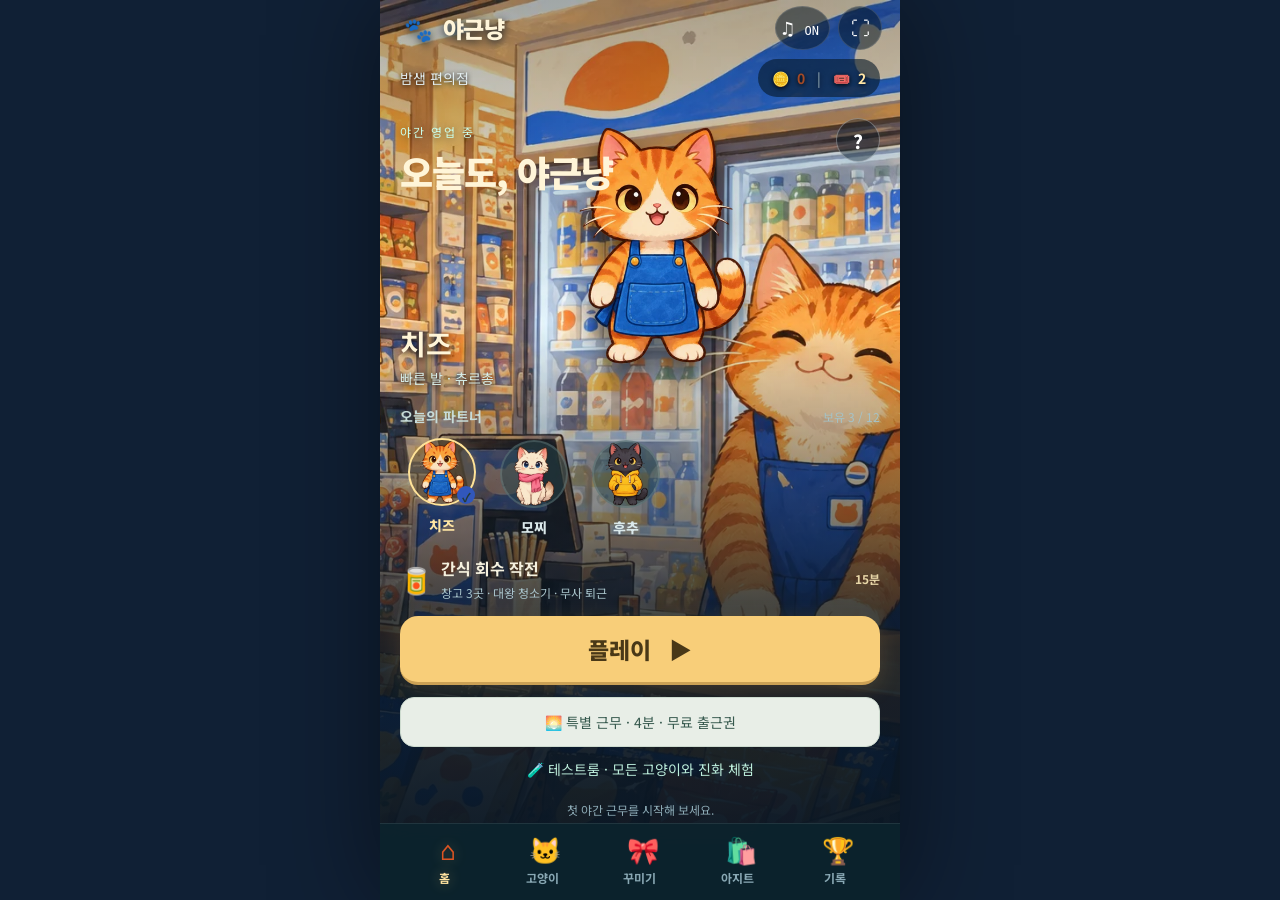
==== commit aa463d4c: "Add free four-minute special shifts with replenishing tickets and cosmetic rewards" ====
--- a/index.html
+++ b/index.html
@@ -7,12 +7,12 @@
   <meta name="description" content="편의점의 밤은 고양이들의 시간! 간식을 모으고 청소로봇을 피해 아침까지 살아남는 생존 게임.">
   <title>야근냥 — 간식 회수 근무</title>
   <link rel="icon" href="./assets/cat-runner.webp" type="image/webp">
-  <link rel="stylesheet" href="./style.css?v=cat21">
+  <link rel="stylesheet" href="./style.css?v=cat25">
 
-  <link rel="stylesheet" href="./aim.css?v=cat21">
-  <link rel="stylesheet" href="./cat-theme.css?v=cat21">
-  <link rel="stylesheet" href="./app-lobby.css?v=cat21">
-<meta name="theme-color" content="#102b32"><meta name="apple-mobile-web-app-capable" content="yes"><meta name="apple-mobile-web-app-status-bar-style" content="black-translucent"><link rel="stylesheet" href="./app-mobile.css?v=cat22">
+  <link rel="stylesheet" href="./aim.css?v=cat25">
+  <link rel="stylesheet" href="./cat-theme.css?v=cat25">
+  <link rel="stylesheet" href="./app-lobby.css?v=cat25">
+<meta name="theme-color" content="#102b32"><meta name="apple-mobile-web-app-capable" content="yes"><meta name="apple-mobile-web-app-status-bar-style" content="black-translucent"><link rel="stylesheet" href="./app-mobile.css?v=cat25">
 </head>
 <body>
   <canvas id="world" aria-label="야근냥 편의점 게임 필드"></canvas>
@@ -42,6 +42,7 @@
         <p id="class-description" class="class-description" aria-live="polite"></p>
         <div class="lobby-mission"><span aria-hidden="true">🥫</span><div><strong>간식 회수 작전</strong><small>창고 3곳 · 대왕 청소기 · 무사 퇴근</small></div><b>15분</b></div>
         <div class="start-row"><button id="start-btn" class="primary-button"><span>플레이</span><span aria-hidden="true">▶</span></button><button id="continue-btn" class="secondary-button hidden">이어서 하기</button></div>
+        <button id="special-btn" class="secondary-button" style="width:100%;margin-top:12px">🌅 특별 근무 · 4분 · 무료 출근권</button>
         <a class="test-room-link" href="./test-room.html">🧪 테스트룸 · 모든 고양이와 진화 체험</a>
         <p id="best-summary" class="lobby-record">첫 야간 근무를 시작해 보세요.</p>
       </section>
@@ -73,6 +74,6 @@
     <div id="overlay" class="overlay hidden"><section id="modal" class="modal" role="dialog" aria-modal="true" aria-labelledby="modal-title" tabindex="-1"></section></div>
     <div id="save-notice" class="save-notice hidden" role="status">이 브라우저에서는 저장할 수 없습니다. 현재 게임은 계속 플레이할 수 있습니다.</div>
   </div>
-  <script type="module" src="./app.js?v=cat21"></script>
+  <script type="module" src="./app.js?v=cat25"></script>
 </body>
 </html>
--- a/cat-theme.css
+++ b/cat-theme.css
@@ -79,3 +79,5 @@
 .wardrobe-pass{display:flex;flex-wrap:wrap;gap:12px;padding:18px 0;border-bottom:1px solid #6d958a44;margin-bottom:20px}.wardrobe-pass strong{width:100%}.wardrobe-pass span{font-size:13px;color:#659887}.starter-preview{display:flex;align-items:center;justify-content:space-between;gap:16px;background:linear-gradient(120deg,#e4f8ec,#fff0e2);color:#244e45;border-radius:24px;padding:24px;margin:20px 0}.starter-preview>span{font-size:64px}.starter-preview h3{font-size:25px;margin:8px 0}.starter-preview p{margin:8px 0 16px}.wardrobe-tabs{display:flex;gap:8px;flex-wrap:wrap;margin:20px 0}.wardrobe-tabs [aria-pressed=true]{background:#377366;color:white}.cosmetic-grid{display:grid;grid-template-columns:repeat(3,minmax(0,1fr));gap:24px 18px}.cosmetic-card{min-width:0}.cosmetic-art{display:grid;place-items:center;height:120px;background:radial-gradient(ellipse,#d9f2e8,transparent 72%);font-size:55px;border-radius:50%}.cosmetic-card small{color:#658a7d}.cosmetic-card h3{margin:8px 0;font-size:17px}.cosmetic-card p{min-height:38px;font-size:12px;color:#7b8d89}.cosmetic-actions{display:flex;flex-direction:column;gap:7px}.cosmetic-actions a,.cosmetic-actions button{font-size:12px;min-height:40px;text-align:center;justify-content:center}.cosmetic-actions a{text-decoration:none}.art-star{background:radial-gradient(ellipse,#fff0b0,transparent 72%)}.art-paw,.art-peach{background:radial-gradient(ellipse,#ffd5e6,transparent 72%)}.art-bell{background:radial-gradient(ellipse,#d9e8ff,transparent 72%)}
 .lobby-cat-label[data-frame=clover]{border:2px solid #a2e1b4;border-radius:16px;padding:9px 16px;background:#173f33cc}.lobby-cat-label[data-frame=peach]{border:2px solid #ffbdcf;border-radius:16px;padding:9px 16px;background:#452b3bcc}
 @media(max-width:600px){.cosmetic-grid{grid-template-columns:repeat(2,minmax(0,1fr));gap:20px 12px}.starter-preview{padding:18px}.starter-preview>span{display:none}.cosmetic-art{height:95px}.cosmetic-card h3{font-size:15px}}
+
+[data-frame=sunrise]{border:2px solid #ffbf70!important;border-radius:16px;padding:9px 16px;background:#503321!important;color:#fff2db!important}[data-frame=aurora]{border:2px solid #83e4ee!important;border-radius:16px;padding:9px 16px;background:#174451!important;color:#dffaff!important}[data-frame=manager]{border:2px solid #d6afff!important;border-radius:16px;padding:9px 16px;background:#3e2b59!important;color:#f4e6ff!important}
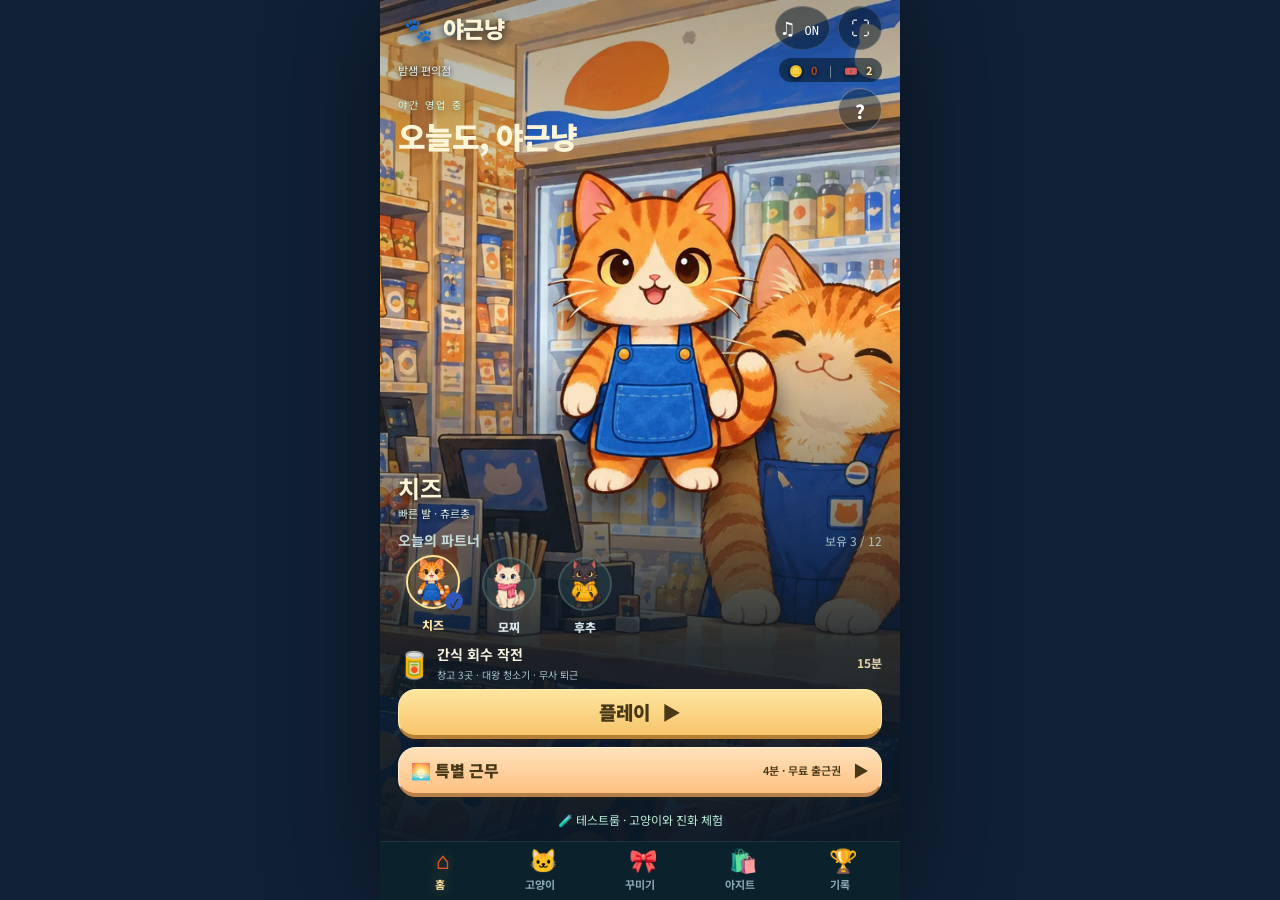
==== commit b51a4393: "Fit mobile lobby to viewport and unify play, resume and special shift buttons" ====
--- a/index.html
+++ b/index.html
@@ -12,7 +12,7 @@
   <link rel="stylesheet" href="./aim.css?v=cat25">
   <link rel="stylesheet" href="./cat-theme.css?v=cat25">
   <link rel="stylesheet" href="./app-lobby.css?v=cat25">
-<meta name="theme-color" content="#102b32"><meta name="apple-mobile-web-app-capable" content="yes"><meta name="apple-mobile-web-app-status-bar-style" content="black-translucent"><link rel="stylesheet" href="./app-mobile.css?v=cat25">
+<meta name="theme-color" content="#102b32"><meta name="apple-mobile-web-app-capable" content="yes"><meta name="apple-mobile-web-app-status-bar-style" content="black-translucent"><link rel="stylesheet" href="./app-mobile.css?v=cat26">
 </head>
 <body>
   <canvas id="world" aria-label="야근냥 편의점 게임 필드"></canvas>
@@ -41,9 +41,9 @@
         <div id="class-picker" class="class-picker" role="group" aria-label="플레이할 고양이 선택"></div>
         <p id="class-description" class="class-description" aria-live="polite"></p>
         <div class="lobby-mission"><span aria-hidden="true">🥫</span><div><strong>간식 회수 작전</strong><small>창고 3곳 · 대왕 청소기 · 무사 퇴근</small></div><b>15분</b></div>
-        <div class="start-row"><button id="start-btn" class="primary-button"><span>플레이</span><span aria-hidden="true">▶</span></button><button id="continue-btn" class="secondary-button hidden">이어서 하기</button></div>
-        <button id="special-btn" class="secondary-button" style="width:100%;margin-top:12px">🌅 특별 근무 · 4분 · 무료 출근권</button>
-        <a class="test-room-link" href="./test-room.html">🧪 테스트룸 · 모든 고양이와 진화 체험</a>
+        <div class="start-row"><button id="start-btn" class="primary-button"><span>플레이</span><span aria-hidden="true">▶</span></button><button id="continue-btn" class="primary-button hidden"><span>이어하기</span><span aria-hidden="true">↻</span></button></div>
+        <button id="special-btn" class="primary-button"><span class="special-title">🌅 특별 근무</span><small>4분 · 무료 출근권</small><span aria-hidden="true">▶</span></button>
+        <a class="test-room-link" href="./test-room.html">🧪 테스트룸 · 고양이와 진화 체험</a>
         <p id="best-summary" class="lobby-record">첫 야간 근무를 시작해 보세요.</p>
       </section>
       <nav class="menu-links lobby-tabs" aria-label="하단 메뉴">
--- a/app-mobile.css
+++ b/app-mobile.css
@@ -45,3 +45,53 @@
 .touch-zone,.aim-zone{display:block;position:absolute;bottom:calc(175px + env(safe-area-inset-bottom));width:46%;height:24%;pointer-events:auto;touch-action:none;z-index:1}.touch-zone{left:0}.aim-zone{right:0}#stick-base,#aim-stick-base{position:absolute;display:flex;align-items:center;justify-content:center;width:92px;height:92px;bottom:16px;border:1px solid #b7e7d855;border-radius:50%;background:#244e4933}#stick-base{left:20px}#aim-stick-base{left:auto;right:20px}#stick-knob,#aim-stick-knob{width:36px;height:36px;border-radius:50%;background:#add8b638;border:1px solid #d4eed888}.touch-zone>span,.aim-zone>span{position:absolute;bottom:0;font-size:11px;color:#d0e6d3}.touch-zone>span{left:34px}.aim-zone>span{left:auto;right:34px}.relay-progress{top:225px;bottom:auto;width:220px}.toast{top:31%;max-width:85%;font-size:13px}
 @media(max-height:650px){.pause-hero img{height:80px}.pause-content{padding:10px 0}.pause-hero{margin-bottom:10px}.pause-hero p{display:none}.lobby-stage{min-height:185px!important;height:185px}.lobby-cat{width:185px!important;height:185px!important}.touch-zone,.aim-zone{bottom:125px;height:25%}.weapon-dock{display:none}.signal-hud{bottom:90px}.ability-dock{bottom:12px}.ability{height:54px}#minimap{display:none}.boss-hud{top:155px}.relay-progress{top:200px}}
 @media(prefers-reduced-motion:reduce){*,*:before,*:after{animation:none!important;transition:none!important}}
+
+/* Fit the lobby to the visible WebView, including browser bars and safe areas. */
+body:not(.playing) .app-lobby.menu-screen{overflow:hidden;padding:0 18px;display:flex;flex-direction:column;gap:0}
+.app-lobby .lobby-wallet{flex:none;min-height:28px;padding:0;font-size:11px}
+.app-lobby .lobby-wallet>div{padding:4px 10px}
+#app .app-lobby .lobby-stage{flex:1 1 0;min-height:0!important;height:auto;margin:0;overflow:hidden}
+#app .app-lobby .lobby-cat{height:calc(100% - 30px)!important;width:auto!important;max-width:75%;max-height:330px;bottom:26px;object-fit:contain}
+#app .app-lobby .lobby-stage-title{top:6px!important;pointer-events:none}
+#app .app-lobby h1{font-size:clamp(23px,6vw,30px);margin:4px 0}
+#app .app-lobby .lobby-status{font-size:10px}
+#app .app-lobby .lobby-help{top:4px}
+#app .app-lobby .lobby-cat-label{max-width:100%;gap:2px;bottom:3px}
+#app .app-lobby .lobby-cat-label strong{font-size:clamp(18px,5vw,24px);line-height:1.2;overflow:hidden;text-overflow:ellipsis;white-space:nowrap}
+#app .app-lobby .lobby-cat-label span{font-size:11px}
+#app .app-lobby .lobby-controls{flex:none;padding:6px 0 0;min-width:0}
+#app .app-lobby .lobby-section-title{margin-bottom:4px}
+#app .app-lobby .class-picker{gap:12px;padding:3px 3px 5px}
+#app .app-lobby .class-card{flex-basis:64px;min-height:78px}
+#app .app-lobby .cat-portrait{width:54px;height:54px}
+#app .app-lobby .class-card strong{font-size:12px;margin-top:3px}
+#app .app-lobby .selection-mark{top:37px;right:2px}
+#app .app-lobby .lobby-mission{padding:4px 0 8px;gap:7px}
+#app .app-lobby .lobby-mission strong{font-size:14px}
+#app .app-lobby .lobby-mission small{font-size:10px;line-height:1.3}
+#app .app-lobby .start-row{gap:8px;align-items:stretch}
+#app .app-lobby #start-btn,#app .app-lobby #continue-btn,#app .app-lobby #special-btn{display:flex;align-items:center;justify-content:center;gap:12px;min-height:50px;padding:8px 12px;border:1px solid #ffedb0;border-bottom:4px solid #b58036;border-radius:18px;background:linear-gradient(180deg,#ffe5a0,#f7c56b);color:#493817;font-size:19px;line-height:1.2;font-weight:900;text-decoration:none;box-shadow:0 3px 0 #33271533;margin:0;min-width:0}
+#app .app-lobby #start-btn,#app .app-lobby #continue-btn{flex:1;width:0}
+#app .app-lobby #continue-btn{background:linear-gradient(180deg,#d6f3d9,#9ddcbd);border-color:#e0f9e5;border-bottom-color:#518d76;color:#204d40;font-size:17px}
+#app .app-lobby #special-btn{width:100%;margin-top:8px;background:linear-gradient(180deg,#ffe2bb,#ffc182);border-color:#fff0d5;border-bottom-color:#b78048;font-size:16px;justify-content:space-between}
+#app .app-lobby #special-btn small{font-size:11px;font-weight:600;margin-left:auto;white-space:nowrap}
+#app .app-lobby .test-room-link{min-height:44px;display:flex;align-items:center;justify-content:center;padding:4px;font-size:12px}
+#app .app-lobby .lobby-record{display:none}
+#app .app-lobby .lobby-tabs{position:relative;left:auto;bottom:auto;transform:none;width:calc(100% + 36px);margin:0 -18px;flex:none;padding:5px 10px calc(5px + env(safe-area-inset-bottom));gap:0}
+#app .app-lobby .lobby-tabs button{min-height:48px;padding:3px;gap:3px}
+#app .app-lobby .lobby-tabs button>span{font-size:23px}
+#app .app-lobby .lobby-tabs strong{font-size:11px}
+@media(max-height:620px){
+ #app .app-lobby .class-card{min-height:65px;flex-basis:58px}
+ #app .app-lobby .cat-portrait{width:44px;height:44px}
+ #app .app-lobby .selection-mark{top:28px}
+ #app .app-lobby .lobby-wallet{display:none}
+ #app .app-lobby .lobby-mission small{display:none}
+ #app .app-lobby #start-btn,#app .app-lobby #continue-btn,#app .app-lobby #special-btn{min-height:44px}
+ #app .app-lobby .lobby-stage-title h1{font-size:22px}
+}
+@media(max-height:450px){
+ #app .app-lobby .lobby-stage-title,#app .app-lobby .lobby-cat,#app .app-lobby .lobby-cat-label{display:none}
+ #app .app-lobby .lobby-stage{min-height:44px!important}
+ #app .app-lobby .lobby-mission,#app .app-lobby .lobby-section-title{display:none}
+}
